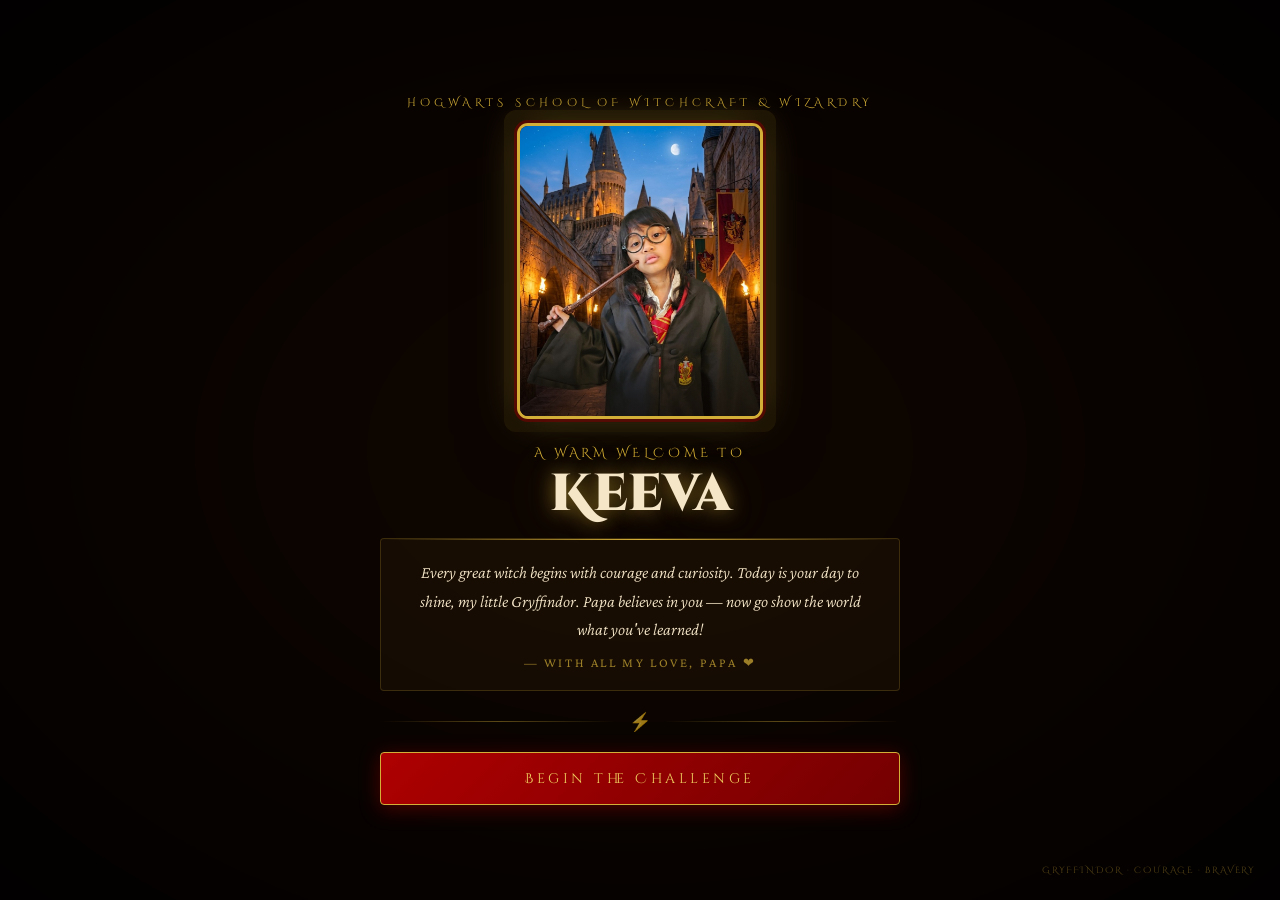
==== index.html @ 109e07eb "fix: enable scroll on landing page" ====
<!DOCTYPE html>
<html lang="en">
<head>
<meta charset="UTF-8">
<meta name="viewport" content="width=device-width, initial-scale=1.0">
<title>Welcome, Keeva!</title>
<link href="https://fonts.googleapis.com/css2?family=Cinzel+Decorative:wght@700;900&family=Crimson+Pro:ital,wght@0,300;0,400;1,300&display=swap" rel="stylesheet">
<style>
  :root {
    --gold: #d4af37;
    --gold-light: #f0d060;
    --crimson: #740001;
    --scarlet: #ae0001;
    --dark: #0d0500;
    --parchment: #f5e6c8;
  }

  * { margin: 0; padding: 0; box-sizing: border-box; }

  body {
    min-height: 100vh;
    background: var(--dark);
    font-family: 'Crimson Pro', serif;
    overflow-y: auto;
    display: flex;
    flex-direction: column;
    align-items: center;
    justify-content: center;
    position: relative;
  }

  /* Starfield */
  .stars {
    position: fixed;
    inset: 0;
    pointer-events: none;
    z-index: 0;
  }
  .star {
    position: absolute;
    border-radius: 50%;
    background: white;
    animation: twinkle var(--d, 3s) ease-in-out infinite;
    animation-delay: var(--delay, 0s);
    opacity: 0;
  }
  @keyframes twinkle {
    0%, 100% { opacity: 0; transform: scale(0.8); }
    50% { opacity: var(--op, 0.8); transform: scale(1.2); }
  }

  /* Floating magical particles */
  .particle {
    position: fixed;
    pointer-events: none;
    font-size: 16px;
    animation: float-up linear infinite;
    opacity: 0;
    z-index: 1;
  }
  @keyframes float-up {
    0% { transform: translateY(100vh) rotate(0deg); opacity: 0; }
    10% { opacity: 1; }
    90% { opacity: 0.6; }
    100% { transform: translateY(-20vh) rotate(720deg); opacity: 0; }
  }

  /* Vignette overlay */
  .vignette {
    position: fixed;
    inset: 0;
    background: radial-gradient(ellipse at center, transparent 30%, rgba(0,0,0,0.85) 100%);
    z-index: 1;
    pointer-events: none;
  }

  /* Main card */
  .card {
    position: relative;
    z-index: 10;
    display: flex;
    flex-direction: column;
    align-items: center;
    gap: 0;
    animation: reveal 1.2s cubic-bezier(0.16, 1, 0.3, 1) both;
    max-width: 520px;
    width: 90%;
  }
  @keyframes reveal {
    from { opacity: 0; transform: translateY(40px); }
    to { opacity: 1; transform: translateY(0); }
  }

  /* Crest / top decoration */
  .crest {
    font-family: 'Cinzel Decorative', serif;
    font-size: 11px;
    letter-spacing: 0.4em;
    color: var(--gold);
    text-transform: uppercase;
    opacity: 0.7;
    margin-bottom: 16px;
    animation: reveal 1.2s 0.2s both;
  }

  /* Photo frame */
  .photo-wrap {
    position: relative;
    animation: reveal 1.2s 0.3s both;
  }
  .photo-frame {
    width: 240px;
    height: 290px;
    border-radius: 8px;
    overflow: hidden;
    position: relative;
    box-shadow:
      0 0 0 3px var(--gold),
      0 0 0 6px rgba(116,0,1,0.6),
      0 0 40px rgba(212,175,55,0.4),
      0 20px 60px rgba(0,0,0,0.8);
  }
  .photo-frame img {
    width: 100%;
    height: 100%;
    object-fit: cover;
    object-position: center top;
    display: block;
  }
  .photo-frame::after {
    content: '';
    position: absolute;
    inset: 0;
    background: linear-gradient(to bottom, transparent 60%, rgba(13,5,0,0.6) 100%);
  }

  /* Corner ornaments */
  .corner {
    position: absolute;
    width: 24px;
    height: 24px;
    border-color: var(--gold);
    border-style: solid;
    opacity: 0.8;
    z-index: 2;
  }
  .corner.tl { top: -6px; left: -6px; border-width: 2px 0 0 2px; }
  .corner.tr { top: -6px; right: -6px; border-width: 2px 2px 0 0; }
  .corner.bl { bottom: -6px; left: -6px; border-width: 0 0 2px 2px; }
  .corner.br { bottom: -6px; right: -6px; border-width: 0 2px 2px 0; }

  /* Glow ring */
  .glow-ring {
    position: absolute;
    inset: -16px;
    border-radius: 12px;
    background: transparent;
    box-shadow: inset 0 0 30px rgba(212,175,55,0.15);
    pointer-events: none;
  }

  /* Headline */
  .headline {
    margin-top: 28px;
    text-align: center;
    animation: reveal 1.2s 0.5s both;
  }
  .welcome-line {
    font-family: 'Cinzel Decorative', serif;
    font-size: 13px;
    letter-spacing: 0.3em;
    color: var(--gold);
    text-transform: uppercase;
    display: block;
    margin-bottom: 6px;
  }
  .name {
    font-family: 'Cinzel Decorative', serif;
    font-size: clamp(36px, 8vw, 52px);
    font-weight: 900;
    color: var(--parchment);
    line-height: 1;
    text-shadow:
      0 0 20px rgba(212,175,55,0.6),
      0 0 60px rgba(212,175,55,0.2);
    display: block;
  }

  /* Message from dad */
  .message {
    margin-top: 18px;
    padding: 20px 28px;
    background: rgba(212,175,55,0.05);
    border: 1px solid rgba(212,175,55,0.2);
    border-radius: 4px;
    text-align: center;
    animation: reveal 1.2s 0.7s both;
    position: relative;
    overflow: hidden;
  }
  .message::before {
    content: '';
    position: absolute;
    top: 0; left: 0; right: 0;
    height: 1px;
    background: linear-gradient(90deg, transparent, var(--gold), transparent);
  }
  .message p {
    font-size: 17px;
    line-height: 1.7;
    color: var(--parchment);
    font-style: italic;
    font-weight: 300;
  }
  .message .sig {
    margin-top: 10px;
    font-size: 13px;
    letter-spacing: 0.2em;
    color: var(--gold);
    font-style: normal;
    text-transform: uppercase;
    opacity: 0.7;
  }

  /* Divider */
  .divider {
    margin: 20px 0;
    display: flex;
    align-items: center;
    gap: 12px;
    width: 100%;
    animation: reveal 1.2s 0.8s both;
  }
  .divider-line {
    flex: 1;
    height: 1px;
    background: linear-gradient(90deg, transparent, rgba(212,175,55,0.4), transparent);
  }
  .divider-icon {
    color: var(--gold);
    font-size: 18px;
    opacity: 0.6;
  }

  /* CTA Button */
  .cta {
    animation: reveal 1.2s 0.9s both;
    text-decoration: none;
    display: block;
    width: 100%;
  }
  .cta-btn {
    width: 100%;
    padding: 16px 40px;
    background: linear-gradient(135deg, var(--scarlet) 0%, var(--crimson) 100%);
    border: 1px solid var(--gold);
    border-radius: 4px;
    color: var(--gold-light);
    font-family: 'Cinzel Decorative', serif;
    font-size: 14px;
    letter-spacing: 0.25em;
    cursor: pointer;
    position: relative;
    overflow: hidden;
    transition: all 0.3s ease;
    box-shadow: 0 4px 20px rgba(174,0,1,0.4), 0 0 0 0 rgba(212,175,55,0);
  }
  .cta-btn::before {
    content: '';
    position: absolute;
    inset: 0;
    background: linear-gradient(135deg, rgba(212,175,55,0.15), transparent);
    opacity: 0;
    transition: opacity 0.3s;
  }
  .cta-btn:hover {
    transform: translateY(-2px);
    box-shadow: 0 8px 30px rgba(174,0,1,0.6), 0 0 20px rgba(212,175,55,0.3);
  }
  .cta-btn:hover::before { opacity: 1; }
  .cta-btn:active { transform: translateY(0); }

  /* House badge */
  .house-badge {
    position: fixed;
    bottom: 24px;
    right: 24px;
    font-family: 'Cinzel Decorative', serif;
    font-size: 9px;
    letter-spacing: 0.2em;
    color: rgba(212,175,55,0.4);
    text-transform: uppercase;
    z-index: 10;
  }
</style>
</head>
<body>

<div class="stars" id="stars"></div>
<div class="vignette"></div>

<!-- Floating magical particles -->
<div class="particle" style="left:8%;animation-duration:8s;animation-delay:0s;">✦</div>
<div class="particle" style="left:22%;animation-duration:11s;animation-delay:2s;">⋆</div>
<div class="particle" style="left:40%;animation-duration:9s;animation-delay:4s;">✧</div>
<div class="particle" style="left:60%;animation-duration:13s;animation-delay:1s;">✦</div>
<div class="particle" style="left:75%;animation-duration:7s;animation-delay:3s;">⋆</div>
<div class="particle" style="left:88%;animation-duration:10s;animation-delay:5s;">✧</div>
<div class="particle" style="left:15%;animation-duration:12s;animation-delay:6s;">✦</div>
<div class="particle" style="left:50%;animation-duration:8.5s;animation-delay:7s;">⋆</div>

<div class="card">
  <div class="crest">Hogwarts School of Witchcraft & Wizardry</div>

  <div class="photo-wrap">
    <div class="glow-ring"></div>
    <div class="photo-frame">
      <div class="corner tl"></div>
      <div class="corner tr"></div>
      <div class="corner bl"></div>
      <div class="corner br"></div>
      <img src="[data-uri]" alt="Keeva">
    </div>
  </div>

  <div class="headline">
    <span class="welcome-line">A warm welcome to</span>
    <span class="name">Keeva</span>
  </div>

  <div class="message">
    <p>Every great witch begins with courage and curiosity. Today is your day to shine, my little Gryffindor. Papa believes in you — now go show the world what you've learned!</p>
    <div class="sig">— With all my love, Papa ❤</div>
  </div>

  <div class="divider">
    <div class="divider-line"></div>
    <span class="divider-icon">⚡</span>
    <div class="divider-line"></div>
  </div>

  <a href="quiz.html" class="cta">
    <button class="cta-btn">Begin the Challenge</button>
  </a>
</div>

<div class="house-badge">Gryffindor · Courage · Bravery</div>

<script>
  // Generate starfield
  const starsEl = document.getElementById('stars');
  for (let i = 0; i < 120; i++) {
    const s = document.createElement('div');
    s.className = 'star';
    const size = Math.random() * 2.5 + 0.5;
    s.style.cssText = `
      left: ${Math.random()*100}%;
      top: ${Math.random()*100}%;
      width: ${size}px;
      height: ${size}px;
      --d: ${(Math.random()*4+2).toFixed(1)}s;
      --delay: ${(Math.random()*6).toFixed(1)}s;
      --op: ${(Math.random()*0.6+0.2).toFixed(2)};
    `;
    starsEl.appendChild(s);
  }
</script>
</body>
</html>
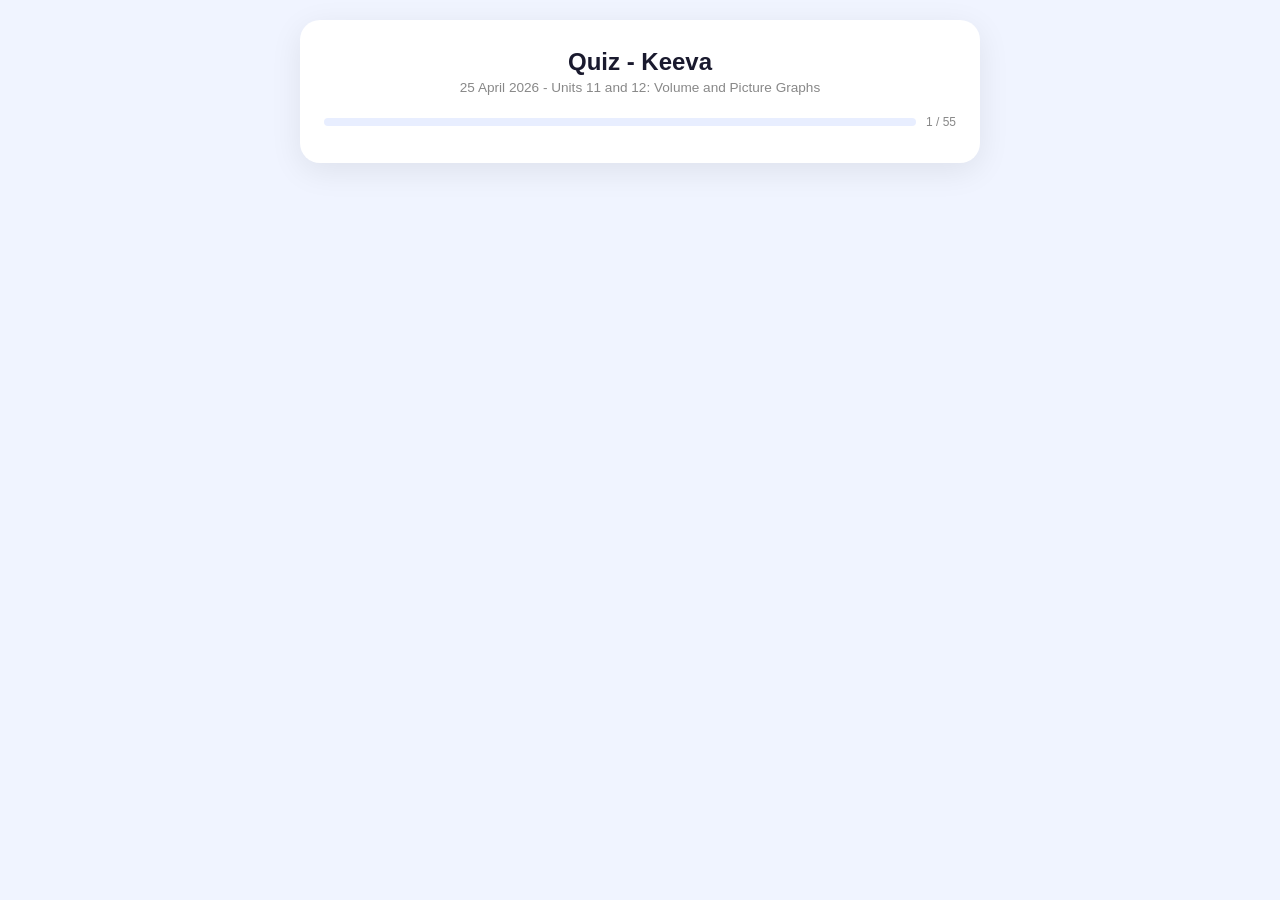
==== commit b95e8d9a: "Quiz: 25 April 2026 - Units 11 & 12 (Volume, Picture Graphs)" ====
--- a/index.html
+++ b/index.html
@@ -3,367 +3,262 @@
 <head>
 <meta charset="UTF-8">
 <meta name="viewport" content="width=device-width, initial-scale=1.0">
-<title>Welcome, Keeva!</title>
-<link href="https://fonts.googleapis.com/css2?family=Cinzel+Decorative:wght@700;900&family=Crimson+Pro:ital,wght@0,300;0,400;1,300&display=swap" rel="stylesheet">
+<title>Quiz - 25 April 2026</title>
 <style>
-  :root {
-    --gold: #d4af37;
-    --gold-light: #f0d060;
-    --crimson: #740001;
-    --scarlet: #ae0001;
-    --dark: #0d0500;
-    --parchment: #f5e6c8;
-  }
-
-  * { margin: 0; padding: 0; box-sizing: border-box; }
-
-  body {
-    min-height: 100vh;
-    background: var(--dark);
-    font-family: 'Crimson Pro', serif;
-    overflow-y: auto;
-    display: flex;
-    flex-direction: column;
-    align-items: center;
-    justify-content: center;
-    position: relative;
-  }
-
-  /* Starfield */
-  .stars {
-    position: fixed;
-    inset: 0;
-    pointer-events: none;
-    z-index: 0;
-  }
-  .star {
-    position: absolute;
-    border-radius: 50%;
-    background: white;
-    animation: twinkle var(--d, 3s) ease-in-out infinite;
-    animation-delay: var(--delay, 0s);
-    opacity: 0;
-  }
-  @keyframes twinkle {
-    0%, 100% { opacity: 0; transform: scale(0.8); }
-    50% { opacity: var(--op, 0.8); transform: scale(1.2); }
-  }
-
-  /* Floating magical particles */
-  .particle {
-    position: fixed;
-    pointer-events: none;
-    font-size: 16px;
-    animation: float-up linear infinite;
-    opacity: 0;
-    z-index: 1;
-  }
-  @keyframes float-up {
-    0% { transform: translateY(100vh) rotate(0deg); opacity: 0; }
-    10% { opacity: 1; }
-    90% { opacity: 0.6; }
-    100% { transform: translateY(-20vh) rotate(720deg); opacity: 0; }
-  }
-
-  /* Vignette overlay */
-  .vignette {
-    position: fixed;
-    inset: 0;
-    background: radial-gradient(ellipse at center, transparent 30%, rgba(0,0,0,0.85) 100%);
-    z-index: 1;
-    pointer-events: none;
-  }
-
-  /* Main card */
-  .card {
-    position: relative;
-    z-index: 10;
-    display: flex;
-    flex-direction: column;
-    align-items: center;
-    gap: 0;
-    animation: reveal 1.2s cubic-bezier(0.16, 1, 0.3, 1) both;
-    max-width: 520px;
-    width: 90%;
-  }
-  @keyframes reveal {
-    from { opacity: 0; transform: translateY(40px); }
-    to { opacity: 1; transform: translateY(0); }
-  }
-
-  /* Crest / top decoration */
-  .crest {
-    font-family: 'Cinzel Decorative', serif;
-    font-size: 11px;
-    letter-spacing: 0.4em;
-    color: var(--gold);
-    text-transform: uppercase;
-    opacity: 0.7;
-    margin-bottom: 16px;
-    animation: reveal 1.2s 0.2s both;
-  }
-
-  /* Photo frame */
-  .photo-wrap {
-    position: relative;
-    animation: reveal 1.2s 0.3s both;
-  }
-  .photo-frame {
-    width: 240px;
-    height: 290px;
-    border-radius: 8px;
-    overflow: hidden;
-    position: relative;
-    box-shadow:
-      0 0 0 3px var(--gold),
-      0 0 0 6px rgba(116,0,1,0.6),
-      0 0 40px rgba(212,175,55,0.4),
-      0 20px 60px rgba(0,0,0,0.8);
-  }
-  .photo-frame img {
-    width: 100%;
-    height: 100%;
-    object-fit: cover;
-    object-position: center top;
-    display: block;
-  }
-  .photo-frame::after {
-    content: '';
-    position: absolute;
-    inset: 0;
-    background: linear-gradient(to bottom, transparent 60%, rgba(13,5,0,0.6) 100%);
-  }
-
-  /* Corner ornaments */
-  .corner {
-    position: absolute;
-    width: 24px;
-    height: 24px;
-    border-color: var(--gold);
-    border-style: solid;
-    opacity: 0.8;
-    z-index: 2;
-  }
-  .corner.tl { top: -6px; left: -6px; border-width: 2px 0 0 2px; }
-  .corner.tr { top: -6px; right: -6px; border-width: 2px 2px 0 0; }
-  .corner.bl { bottom: -6px; left: -6px; border-width: 0 0 2px 2px; }
-  .corner.br { bottom: -6px; right: -6px; border-width: 0 2px 2px 0; }
-
-  /* Glow ring */
-  .glow-ring {
-    position: absolute;
-    inset: -16px;
-    border-radius: 12px;
-    background: transparent;
-    box-shadow: inset 0 0 30px rgba(212,175,55,0.15);
-    pointer-events: none;
-  }
-
-  /* Headline */
-  .headline {
-    margin-top: 28px;
-    text-align: center;
-    animation: reveal 1.2s 0.5s both;
-  }
-  .welcome-line {
-    font-family: 'Cinzel Decorative', serif;
-    font-size: 13px;
-    letter-spacing: 0.3em;
-    color: var(--gold);
-    text-transform: uppercase;
-    display: block;
-    margin-bottom: 6px;
-  }
-  .name {
-    font-family: 'Cinzel Decorative', serif;
-    font-size: clamp(36px, 8vw, 52px);
-    font-weight: 900;
-    color: var(--parchment);
-    line-height: 1;
-    text-shadow:
-      0 0 20px rgba(212,175,55,0.6),
-      0 0 60px rgba(212,175,55,0.2);
-    display: block;
-  }
-
-  /* Message from dad */
-  .message {
-    margin-top: 18px;
-    padding: 20px 28px;
-    background: rgba(212,175,55,0.05);
-    border: 1px solid rgba(212,175,55,0.2);
-    border-radius: 4px;
-    text-align: center;
-    animation: reveal 1.2s 0.7s both;
-    position: relative;
-    overflow: hidden;
-  }
-  .message::before {
-    content: '';
-    position: absolute;
-    top: 0; left: 0; right: 0;
-    height: 1px;
-    background: linear-gradient(90deg, transparent, var(--gold), transparent);
-  }
-  .message p {
-    font-size: 17px;
-    line-height: 1.7;
-    color: var(--parchment);
-    font-style: italic;
-    font-weight: 300;
-  }
-  .message .sig {
-    margin-top: 10px;
-    font-size: 13px;
-    letter-spacing: 0.2em;
-    color: var(--gold);
-    font-style: normal;
-    text-transform: uppercase;
-    opacity: 0.7;
-  }
-
-  /* Divider */
-  .divider {
-    margin: 20px 0;
-    display: flex;
-    align-items: center;
-    gap: 12px;
-    width: 100%;
-    animation: reveal 1.2s 0.8s both;
-  }
-  .divider-line {
-    flex: 1;
-    height: 1px;
-    background: linear-gradient(90deg, transparent, rgba(212,175,55,0.4), transparent);
-  }
-  .divider-icon {
-    color: var(--gold);
-    font-size: 18px;
-    opacity: 0.6;
-  }
-
-  /* CTA Button */
-  .cta {
-    animation: reveal 1.2s 0.9s both;
-    text-decoration: none;
-    display: block;
-    width: 100%;
-  }
-  .cta-btn {
-    width: 100%;
-    padding: 16px 40px;
-    background: linear-gradient(135deg, var(--scarlet) 0%, var(--crimson) 100%);
-    border: 1px solid var(--gold);
-    border-radius: 4px;
-    color: var(--gold-light);
-    font-family: 'Cinzel Decorative', serif;
-    font-size: 14px;
-    letter-spacing: 0.25em;
-    cursor: pointer;
-    position: relative;
-    overflow: hidden;
-    transition: all 0.3s ease;
-    box-shadow: 0 4px 20px rgba(174,0,1,0.4), 0 0 0 0 rgba(212,175,55,0);
-  }
-  .cta-btn::before {
-    content: '';
-    position: absolute;
-    inset: 0;
-    background: linear-gradient(135deg, rgba(212,175,55,0.15), transparent);
-    opacity: 0;
-    transition: opacity 0.3s;
-  }
-  .cta-btn:hover {
-    transform: translateY(-2px);
-    box-shadow: 0 8px 30px rgba(174,0,1,0.6), 0 0 20px rgba(212,175,55,0.3);
-  }
-  .cta-btn:hover::before { opacity: 1; }
-  .cta-btn:active { transform: translateY(0); }
-
-  /* House badge */
-  .house-badge {
-    position: fixed;
-    bottom: 24px;
-    right: 24px;
-    font-family: 'Cinzel Decorative', serif;
-    font-size: 9px;
-    letter-spacing: 0.2em;
-    color: rgba(212,175,55,0.4);
-    text-transform: uppercase;
-    z-index: 10;
-  }
+*{box-sizing:border-box;margin:0;padding:0}
+body{font-family:-apple-system,BlinkMacSystemFont,'Segoe UI',sans-serif;background:#f0f4ff;min-height:100vh;display:flex;justify-content:center;align-items:flex-start;padding:20px}
+.container{width:100%;max-width:680px;background:#fff;border-radius:20px;padding:28px 24px;box-shadow:0 8px 32px rgba(0,0,0,.08)}
+.header{text-align:center;margin-bottom:20px}
+.header h1{font-size:1.5rem;color:#1a1a2e;margin-bottom:4px}
+.header p{font-size:.85rem;color:#888}
+.progress-wrap{display:flex;align-items:center;gap:10px;margin-bottom:6px}
+.progress-bar{flex:1;height:8px;background:#e8eeff;border-radius:8px;overflow:hidden}
+.progress-fill{height:100%;background:linear-gradient(90deg,#4f7cff,#a078ff);width:0%;transition:width .4s ease;border-radius:8px}
+.progress-text{font-size:.75rem;color:#888;white-space:nowrap}
+.card{transition:opacity .3s,transform .3s}
+.card.hidden{display:none}
+.q-type{font-size:.7rem;text-transform:uppercase;letter-spacing:1px;color:#a078ff;font-weight:600;margin-bottom:4px}
+.q-num{font-size:.75rem;color:#888;margin-bottom:10px}
+.question{font-size:1.05rem;color:#1a1a2e;margin-bottom:16px;line-height:1.5}
+.options{display:flex;flex-direction:column;gap:8px}
+.option{padding:12px 16px;border:2px solid #e8eeff;border-radius:12px;cursor:pointer;font-size:.95rem;color:#333;transition:all .2s;user-select:none}
+.option:hover{background:#f0f4ff;border-color:#a078ff}
+.option.selected{background:#e8eeff;border-color:#4f7cff;color:#1a1a2e}
+.option.correct{background:#d4edda;border-color:#28a745;color:#155724}
+.option.wrong{background:#f8d7da;border-color:#dc3545;color:#721c24}
+.option.disabled{pointer-events:none;opacity:.7}
+.btn{display:block;width:100%;padding:14px;background:linear-gradient(135deg,#4f7cff,#a078ff);color:#fff;border:none;border-radius:12px;font-size:1rem;font-weight:600;cursor:pointer;margin-top:20px;transition:opacity .2s}
+.btn:hover{opacity:.9}
+.btn:disabled{opacity:.5;cursor:not-allowed}
+.review h2{font-size:1.1rem;color:#1a1a2e;margin:16px 0 8px;border-bottom:2px solid #e8eeff;padding-bottom:6px}
+.review-item{margin-bottom:16px;padding:14px;border-radius:12px;background:#f9faff}
+.review-q{font-size:.95rem;color:#1a1a2e;margin-bottom:6px}
+.review-ans{font-size:.85rem;color:#28a745;font-weight:600}
+.review-wrong{font-size:.85rem;color:#dc3545}
+.your-ans{font-size:.8rem;color:#888;margin-top:4px}
+.end-screen{text-align:center;padding:20px 0}
+.end-screen .score{font-size:3rem;font-weight:700;background:linear-gradient(135deg,#4f7cff,#a078ff);-webkit-background-clip:text;-webkit-text-fill-color:transparent;background-clip:text}
+.end-screen .total{font-size:1rem;color:#888;margin-top:4px}
+.end-screen .pass{font-size:1.1rem;color:#28a745;font-weight:600;margin-top:12px}
+.end-screen .fail{font-size:1.1rem;color:#dc3545;font-weight:600;margin-top:12px}
 </style>
 </head>
 <body>
-
-<div class="stars" id="stars"></div>
-<div class="vignette"></div>
-
-<!-- Floating magical particles -->
-<div class="particle" style="left:8%;animation-duration:8s;animation-delay:0s;">✦</div>
-<div class="particle" style="left:22%;animation-duration:11s;animation-delay:2s;">⋆</div>
-<div class="particle" style="left:40%;animation-duration:9s;animation-delay:4s;">✧</div>
-<div class="particle" style="left:60%;animation-duration:13s;animation-delay:1s;">✦</div>
-<div class="particle" style="left:75%;animation-duration:7s;animation-delay:3s;">⋆</div>
-<div class="particle" style="left:88%;animation-duration:10s;animation-delay:5s;">✧</div>
-<div class="particle" style="left:15%;animation-duration:12s;animation-delay:6s;">✦</div>
-<div class="particle" style="left:50%;animation-duration:8.5s;animation-delay:7s;">⋆</div>
-
-<div class="card">
-  <div class="crest">Hogwarts School of Witchcraft & Wizardry</div>
-
-  <div class="photo-wrap">
-    <div class="glow-ring"></div>
-    <div class="photo-frame">
-      <div class="corner tl"></div>
-      <div class="corner tr"></div>
-      <div class="corner bl"></div>
-      <div class="corner br"></div>
-      <img src="[data-uri]" alt="Keeva">
-    </div>
-  </div>
-
-  <div class="headline">
-    <span class="welcome-line">A warm welcome to</span>
-    <span class="name">Keeva</span>
-  </div>
-
-  <div class="message">
-    <p>Every great witch begins with courage and curiosity. Today is your day to shine, my little Gryffindor. Papa believes in you — now go show the world what you've learned!</p>
-    <div class="sig">— With all my love, Papa ❤</div>
-  </div>
-
-  <div class="divider">
-    <div class="divider-line"></div>
-    <span class="divider-icon">⚡</span>
-    <div class="divider-line"></div>
-  </div>
-
-  <a href="quiz.html" class="cta">
-    <button class="cta-btn">Begin the Challenge</button>
-  </a>
+<div class="container">
+<div class="header">
+<h1>Quiz - Keeva</h1>
+<p>25 April 2026 - Units 11 and 12: Volume and Picture Graphs</p>
 </div>
-
-<div class="house-badge">Gryffindor · Courage · Bravery</div>
-
+<div class="progress-wrap">
+<div class="progress-bar"><div class="progress-fill" id="progressFill"></div></div>
+<span class="progress-text" id="progressText">1 / 55</span>
+</div>
+<div id="quiz"></div>
+</div>
 <script>
-  // Generate starfield
-  const starsEl = document.getElementById('stars');
-  for (let i = 0; i < 120; i++) {
-    const s = document.createElement('div');
-    s.className = 'star';
-    const size = Math.random() * 2.5 + 0.5;
-    s.style.cssText = `
-      left: ${Math.random()*100}%;
-      top: ${Math.random()*100}%;
-      width: ${size}px;
-      height: ${size}px;
-      --d: ${(Math.random()*4+2).toFixed(1)}s;
-      --delay: ${(Math.random()*6).toFixed(1)}s;
-      --op: ${(Math.random()*0.6+0.2).toFixed(2)};
-    `;
-    starsEl.appendChild(s);
+const allQuestions = [
+  { type: "mc", text: "In a picture graph, each star = 4 points. A team has 5 stars. How many points?", options: { "A": "5 points", "B": "9 points", "C": "20 points", "D": "4 points" }, correct: "A", points: 2 },
+  { type: "mc", text: "Container P has 11 ℓ. Container Q has 6 ℓ. P has ___ ℓ more than Q.", options: { "A": "5 ℓ", "B": "6 ℓ", "C": "11 ℓ", "D": "17 ℓ" }, correct: "A", points: 2 },
+  { type: "mc", text: "A jug holds 2 ℓ more than a glass. The glass holds 3 ℓ. The jug holds ___ ℓ.", options: { "A": "2 ℓ", "B": "3 ℓ", "C": "5 ℓ", "D": "1 ℓ" }, correct: "A", points: 2 },
+  { type: "mc", text: "A tally chart shows: books = 25, pencils = 15. How many items altogether?", options: { "A": "25 items", "B": "15 items", "C": "40 items", "D": "10 items" }, correct: "A", points: 2 },
+  { type: "mc", text: "A tally shows: bike = 15, running = 10. How many MORE for bike?", options: { "A": "5 more", "B": "10 more", "C": "25 more", "D": "None" }, correct: "A", points: 2 },
+  { type: "mc", text: "A barrel has 15 ℓ of oil. 7 ℓ is poured out. How much remains?", options: { "A": "7 ℓ", "B": "8 ℓ", "C": "15 ℓ", "D": "22 ℓ" }, correct: "A", points: 2 },
+  { type: "mc", text: "If Container A has 8 ℓ and we pour 3 ℓ into B, how much is left in A?", options: { "A": "3 ℓ", "B": "5 ℓ", "C": "8 ℓ", "D": "11 ℓ" }, correct: "A", points: 2 },
+  { type: "mc", text: "Tank A: 13 ℓ, Tank B: 8 ℓ less than A. Tank B has ___ ℓ.", options: { "A": "5 ℓ", "B": "8 ℓ", "C": "13 ℓ", "D": "21 ℓ" }, correct: "A", points: 2 },
+  { type: "mc", text: "If you have 20 ℓ and divide equally into 4 containers, each has ___ ℓ.", options: { "A": "4 ℓ", "B": "5 ℓ", "C": "6 ℓ", "D": "24 ℓ" }, correct: "A", points: 2 },
+  { type: "mc", text: "In a picture graph, each shape stands for 5 minutes. Sam spent 3 shapes swimming. How many minutes?", options: { "A": "10 minutes", "B": "15 minutes", "C": "20 minutes", "D": "5 minutes" }, correct: "A", points: 2 },
+  { type: "mc", text: "Three tanks have 4 ℓ, 6 ℓ, and 8 ℓ. Total volume is ___ ℓ.", options: { "A": "14 ℓ", "B": "18 ℓ", "C": "10 ℓ", "D": "24 ℓ" }, correct: "A", points: 2 },
+  { type: "mc", text: "In a picture graph, fish represents 2 fish. 9 fish = ___ fish.", options: { "A": "9 fish", "B": "11 fish", "C": "18 fish", "D": "20 fish" }, correct: "A", points: 2 },
+  { type: "mc", text: "Each dot = 5 children. 5 dots = ___ children.", options: { "A": "5 children", "B": "8 children", "C": "15 children", "D": "3 children" }, correct: "A", points: 2 },
+  { type: "mc", text: "Sarah recorded 35 fishballs in a month. Each circle = 5 fishballs. How many circles?", options: { "A": "6 circles", "B": "7 circles", "C": "8 circles", "D": "35 circles" }, correct: "A", points: 2 },
+  { type: "mc", text: "A picture graph shows: Kai 12 cans, Ella 8 cans, Chris 16 cans. Who collected the MOST?", options: { "A": "Kai", "B": "Ella", "C": "Chris", "D": "Kai and Chris tied" }, correct: "A", points: 2 },
+  { type: "mc", text: "Each star = 10 minutes. Sam studied for 4 stars. He studied for ___ minutes.", options: { "A": "4 minutes", "B": "10 minutes", "C": "40 minutes", "D": "14 minutes" }, correct: "A", points: 2 },
+  { type: "mc", text: "Container A has 5 ℓ of water. Container B has 3 ℓ less than A. How much in B?", options: { "A": "2 ℓ", "B": "3 ℓ", "C": "8 ℓ", "D": "5 ℓ" }, correct: "A", points: 2 },
+  { type: "mc", text: "Compare: 7 ℓ ___ 9 ℓ. Fill in with > or <.", options: { "A": "7 ℓ < 9 ℓ", "B": "7 ℓ > 9 ℓ", "C": "7 ℓ = 9 ℓ", "D": "7 ℓ >= 9 ℓ" }, correct: "A", points: 2 },
+  { type: "mc", text: "A tally chart shows butterflies = 20. Each checkmark = 2. How many checkmarks for butterflies?", options: { "A": "10 checkmarks", "B": "20 checkmarks", "C": "5 checkmarks", "D": "40 checkmarks" }, correct: "A", points: 2 },
+  { type: "mc", text: "Which container has the GREATEST volume if A=7ℓ, B=4ℓ, C=9ℓ?", options: { "A": "Container A", "B": "Container B", "C": "Container C", "D": "All equal" }, correct: "A", points: 2 },
+  { type: "mc", text: "Each symbol stands for 3 friends. 6 symbols means ___ friends.", options: { "A": "6 friends", "B": "9 friends", "C": "18 friends", "D": "3 friends" }, correct: "A", points: 2 },
+  { type: "mc", text: "Picture graph: boy = 8 marbles, girl = 12 marbles, boy2 = 6 marbles. Who has the FEWEST?", options: { "A": "boy", "B": "girl", "C": "boy2", "D": "boy and boy2 tied" }, correct: "A", points: 2 },
+  { type: "mc", text: "The water in Jug A fills 6 glasses. Jug B fills 4 glasses. Which has greater volume?", options: { "A": "Jug A", "B": "Jug B", "C": "Equal", "D": "Cannot tell" }, correct: "A", points: 2 },
+  { type: "mc", text: "Each ball = 6 points. Team A = 4 balls, Team B = 7 balls. Difference?", options: { "A": "3 points", "B": "11 points", "C": "18 points", "D": "42 points" }, correct: "A", points: 2 },
+  { type: "mc", text: "Which is the SMALLEST volume: 6 ℓ, 9 ℓ, 3 ℓ, 7 ℓ?", options: { "A": "3 ℓ", "B": "6 ℓ", "C": "7 ℓ", "D": "9 ℓ" }, correct: "A", points: 2 },
+  { type: "mc", text: "Container X has twice the volume of Container Y which has 5 ℓ. X has ___ ℓ.", options: { "A": "5 ℓ", "B": "10 ℓ", "C": "2 ℓ", "D": "7 ℓ" }, correct: "A", points: 2 },
+  { type: "mc", text: "Min bought fruits: apples = 12, bananas = 8, oranges = 16. Total fruits?", options: { "A": "28 fruits", "B": "36 fruits", "C": "20 fruits", "D": "24 fruits" }, correct: "A", points: 2 },
+  { type: "mc", text: "What is volume measured in?", options: { "A": "Litre", "B": "Kilogram", "C": "Metre", "D": "Gram" }, correct: "A", points: 2 },
+  { type: "mc", text: "Tank A has 12 ℓ. Tank B has 4 ℓ more than A. Tank B has ___ ℓ.", options: { "A": "8 ℓ", "B": "12 ℓ", "C": "16 ℓ", "D": "4 ℓ" }, correct: "A", points: 2 },
+  { type: "mc", text: "Picture graph: Swimming 30 min, Running 20 min, Cycling 40 min. Which activity took the MOST time?", options: { "A": "Swimming", "B": "Running", "C": "Cycling", "D": "Swimming and Cycling tied" }, correct: "A", points: 2 },
+  { type: "fill", text: "Tally: hammer = 20. Each checkmark = 2. ___ checkmarks represent hammer.", points: 2 },
+  { type: "fill", text: "Each dot = 5 students. 8 dots = ___ students.", points: 2 },
+  { type: "fill", text: "A barrel contains 18 ℓ. 9 ℓ is used. ___ ℓ remains.", points: 2 },
+  { type: "fill", text: "Chris ate 16 fishballs. Ella ate 12. Difference = ___ fishballs.", points: 2 },
+  { type: "fill", text: "In a picture graph, each circle = 5. 4 circles = ___.", points: 2 },
+  { type: "fill", text: "Aisha collected 12 cans. Ben collected 8 cans. Total = ___ cans.", points: 2 },
+  { type: "fill", text: "Sam spent 30 minutes swimming. Each symbol = 10 min. He spent ___ symbols.", points: 2 },
+  { type: "fill", text: "If each stand (A) = 1 unit, and Tank A has 5 A, Tank B has 3 A, total is ___ units.", points: 2 },
+  { type: "fill", text: "A jug fills 8 glasses. Each glass holds 1 ℓ. The jug holds ___ ℓ.", points: 2 },
+  { type: "fill", text: "A beaker with 4 ℓ of water poured into glasses of 1 ℓ each fills ___ glasses.", points: 2 },
+  { type: "fill", text: "Tally chart shows butterflies = 15. Each cross = 3. ___ crosses = butterflies.", points: 2 },
+  { type: "fill", text: "A tank with 14 ℓ of water pours 6 ℓ into another container. ___ ℓ remains.", points: 2 },
+  { type: "fill", text: "If Jug A has 9 ℓ and Jug B has 5 ℓ, the difference is ___ ℓ.", points: 2 },
+  { type: "fill", text: "Arrange from smallest: 5 ℓ, 2 ℓ, 8 ℓ. Smallest is ___.", points: 2 },
+  { type: "fill", text: "Each box = 6 items. 3 boxes = ___ items.", points: 2 },
+  { type: "fill", text: "In a picture graph, if each star = 4, then 6 stars = ___.", points: 2 },
+  { type: "fill", text: "Container A has 3 ℓ. Container B has twice as much. B has ___ ℓ.", points: 2 },
+  { type: "fill", text: "The amount of water in a container is called its _____.", points: 2 },
+  { type: "fill", text: "The greatest volume among 4 ℓ, 7 ℓ, 2 ℓ, 9 ℓ is ___ ℓ.", points: 2 },
+  { type: "fill", text: "Picture graph: Apples = 20, Oranges = 15. Total fruit = ___.", points: 2 },
+  { type: "essay", text: "Min bought fruits: 12 apples, 8 bananas, 16 oranges. Each apple symbol = 2 fruits. How many apple symbols represent all the fruits?", points: 0 },
+  { type: "essay", text: "Tim records favourite sports: Badminton 12, Swimming 8, Karate 6. How many friends were surveyed in total?", points: 0 },
+  { type: "essay", text: "Tank A contains 247 ℓ of water. Tank B contains 192 ℓ less than Tank A. What is the total volume of water in both tanks?", points: 0 },
+  { type: "essay", text: "The picture graph shows the number of fishballs five children ate. If Aisha ate 15 fishballs and Ben ate 20, how many more did Ben eat than Aisha?", points: 0 },
+  { type: "essay", text: "Barrel A contains 210 ℓ of oil. Barrel B contains 86 ℓ less than Barrel A. What is the total volume of oil in both barrels?", points: 0 },
+];
+let current = 0;
+let answers = [];
+let score = 0;
+const container = document.getElementById('quiz');
+const progressFill = document.getElementById('progressFill');
+const progressText = document.getElementById('progressText');
+
+function updateProgress() {
+  const pct = (current / allQuestions.length) * 100;
+  progressFill.style.width = pct + '%';
+  progressText.textContent = (current + 1) + ' / ' + allQuestions.length;
+}
+
+function renderQuestion() {
+  if (current >= allQuestions.length) { renderEnd(); return; }
+  updateProgress();
+  const q = allQuestions[current];
+  let html = '<div class="card">';
+  html += '<div class="q-type">' + (q.type === 'mc' ? 'Multiple Choice' : q.type === 'fill' ? 'Fill in the Blank' : 'Essay') + '</div>';
+  html += '<div class="q-num">Question ' + (current + 1) + ' - ' + q.points + ' point' + (q.points !== 1 ? 's' : '') + '</div>';
+  html += '<div class="question">' + q.text + '</div>';
+  if (q.type === 'mc') {
+    html += '<div class="options">';
+    const letters = Object.keys(q.options);
+    letters.forEach(function(l) {
+      html += '<div class="option disabled" data-letter="' + l + '" onclick="selectMC(this, \'' + l + '\')">' + l + '. ' + q.options[l] + '</div>';
+    });
+    html += '</div>';
+    html += '<button class="btn" id="nextBtn" onclick="nextQuestion()" disabled>Next</button>';
+  } else if (q.type === 'fill') {
+    html += '<input type="text" id="fillInput" class="option" style="cursor:text;border:2px solid #4f7cff;border-radius:12px;padding:12px 16px;font-size:.95rem;font-family:inherit" placeholder="Type your answer here..." onkeydown="if(event.key==='Enter')submitFill()">';
+    html += '<button class="btn" id="fillBtn" onclick="submitFill()">Check Answer</button>';
+    setTimeout(function(){ document.getElementById('fillInput').focus(); }, 50);
+  } else {
+    html += '<textarea id="essayInput" style="width:100%;min-height:120px;padding:12px;border:2px solid #e8eeff;border-radius:12px;font-size:.95rem;font-family:inherit" placeholder="Write your answer here..."></textarea>';
+    html += '<button class="btn" onclick="submitEssay()">Submit Answer</button>';
   }
+  html += '</div>';
+  container.innerHTML = html;
+}
+
+function selectMC(el, letter) {
+  document.querySelectorAll('.option').forEach(function(o){ o.classList.remove('selected'); });
+  el.classList.add('selected');
+  document.getElementById('nextBtn').disabled = false;
+  var q = allQuestions[current];
+  answers[current] = { type: 'mc', answer: letter, correct: letter === q.correct };
+}
+
+function nextQuestion() {
+  if (!answers[current]) return;
+  var q = allQuestions[current];
+  if (answers[current].type === 'mc') {
+    var correct = q.correct;
+    var userAns = answers[current].answer;
+    if (userAns === correct) {
+      score += q.points;
+      document.querySelectorAll('.option').forEach(function(o) {
+        if (o.dataset.letter === correct) o.classList.add('correct');
+        else o.classList.add('disabled');
+      });
+    } else {
+      document.querySelectorAll('.option').forEach(function(o) {
+        if (o.dataset.letter === userAns) o.classList.add('wrong');
+        if (o.dataset.letter === correct) o.classList.add('correct');
+        o.classList.add('disabled');
+      });
+    }
+  }
+  var btnText = current === allQuestions.length - 1 ? 'See Results' : 'Next';
+  var btn = document.getElementById('nextBtn');
+  btn.textContent = btnText;
+  btn.onclick = function() { current++; renderQuestion(); };
+}
+
+function submitFill() {
+  var input = document.getElementById('fillInput');
+  var val = input.value.trim();
+  if (!val) return;
+  var q = allQuestions[current];
+  answers[current] = { type: 'fill', answer: val };
+  var correctLower = q.text.toLowerCase();
+  var nums = val.match(/\d+/);
+  var corrNums = correctLower.match(/\d+/);
+  var isCorrect = false;
+  if (nums && corrNums && nums[0] === corrNums[0]) isCorrect = true;
+  if (isCorrect) { score += q.points; input.style.borderColor = '#28a745'; input.style.background = '#d4edda'; }
+  else { input.style.borderColor = '#dc3545'; input.style.background = '#f8d7da'; }
+  input.disabled = true;
+  document.getElementById('fillBtn').style.display = 'none';
+  var btn = document.createElement('button');
+  btn.className = 'btn';
+  btn.textContent = current === allQuestions.length - 1 ? 'See Results' : 'Next';
+  btn.onclick = function() { current++; renderQuestion(); };
+  container.appendChild(btn);
+}
+
+function submitEssay() {
+  var val = document.getElementById('essayInput').value.trim();
+  if (!val) return;
+  answers[current] = { type: 'essay', answer: val };
+  var btn = document.getElementById('quiz').querySelector('.btn');
+  btn.textContent = current === allQuestions.length - 1 ? 'See Results' : 'Next';
+  btn.onclick = function() { current++; renderQuestion(); };
+  btn.disabled = false;
+}
+
+function renderEnd() {
+  updateProgress();
+  var pct = Math.round((score / 100) * 100);
+  var html = '<div class="card end-screen">';
+  html += '<div class="score">' + score + ' / 100</div>';
+  html += '<div class="total">' + pct + '%</div>';
+  if (pct >= 85) html += '<div class="pass">Great job, Keeva!</div>';
+  else html += '<div class="fail">Keep practicing!</div>';
+  html += '<button class="btn" onclick="renderReview()">Review Answers</button>';
+  html += '</div>';
+  container.innerHTML = html;
+}
+
+function renderReview() {
+  var html = '<div class="card review"><h2>Review</h2>';
+  allQuestions.forEach(function(q, i) {
+    var ans = answers[i];
+    html += '<div class="review-item">';
+    html += '<div class="review-q">' + (i+1) + '. ' + q.text + '</div>';
+    if (q.type === 'mc') {
+      var correct = q.correct;
+      var userAns = ans ? ans.answer : '-';
+      if (userAns === correct) html += '<div class="review-ans">Correct: ' + correct + '</div>';
+      else html += '<div class="review-wrong">Your answer: ' + userAns + ' | Correct: ' + correct + '</div>';
+    } else if (q.type === 'fill') {
+      var userAns = ans ? ans.answer : '-';
+      html += '<div class="your-ans">Your answer: ' + userAns + '</div>';
+    } else {
+      var userAns = ans ? ans.answer : '-';
+      html += '<div class="your-ans">Your answer: ' + userAns + '</div>';
+    }
+    html += '</div>';
+  });
+  html += '<button class="btn" onclick="location.reload()">Try Again</button>';
+  html += '</div>';
+  container.innerHTML = html;
+}
+
+renderQuestion();
 </script>
 </body>
 </html>
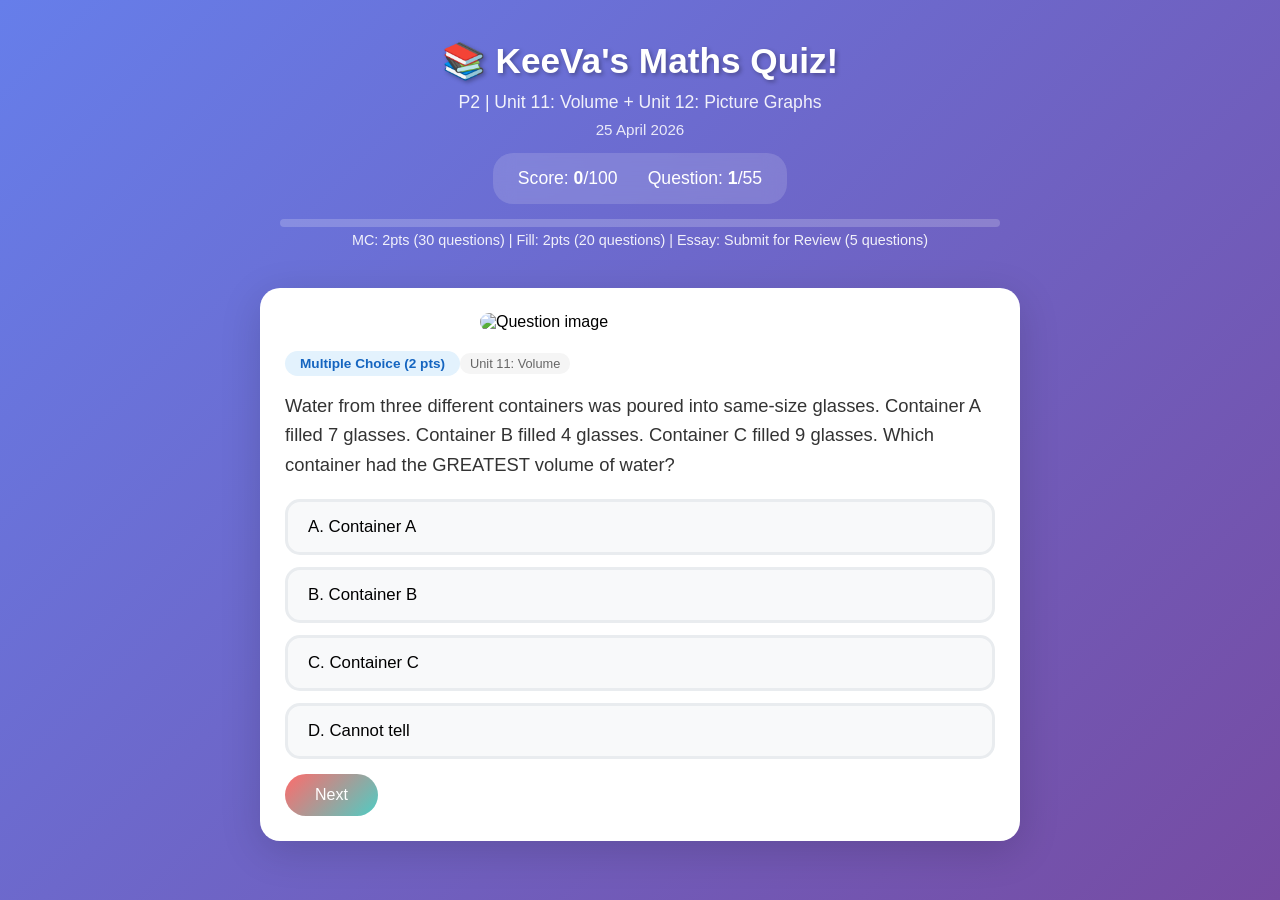
==== commit 19803cb4: "Set index.html as quiz home - Volume + Picture Graphs" ====
--- a/index.html
+++ b/index.html
@@ -1,264 +1,439 @@
 <!DOCTYPE html>
 <html lang="en">
 <head>
-<meta charset="UTF-8">
-<meta name="viewport" content="width=device-width, initial-scale=1.0">
-<title>Quiz - 25 April 2026</title>
-<style>
-*{box-sizing:border-box;margin:0;padding:0}
-body{font-family:-apple-system,BlinkMacSystemFont,'Segoe UI',sans-serif;background:#f0f4ff;min-height:100vh;display:flex;justify-content:center;align-items:flex-start;padding:20px}
-.container{width:100%;max-width:680px;background:#fff;border-radius:20px;padding:28px 24px;box-shadow:0 8px 32px rgba(0,0,0,.08)}
-.header{text-align:center;margin-bottom:20px}
-.header h1{font-size:1.5rem;color:#1a1a2e;margin-bottom:4px}
-.header p{font-size:.85rem;color:#888}
-.progress-wrap{display:flex;align-items:center;gap:10px;margin-bottom:6px}
-.progress-bar{flex:1;height:8px;background:#e8eeff;border-radius:8px;overflow:hidden}
-.progress-fill{height:100%;background:linear-gradient(90deg,#4f7cff,#a078ff);width:0%;transition:width .4s ease;border-radius:8px}
-.progress-text{font-size:.75rem;color:#888;white-space:nowrap}
-.card{transition:opacity .3s,transform .3s}
-.card.hidden{display:none}
-.q-type{font-size:.7rem;text-transform:uppercase;letter-spacing:1px;color:#a078ff;font-weight:600;margin-bottom:4px}
-.q-num{font-size:.75rem;color:#888;margin-bottom:10px}
-.question{font-size:1.05rem;color:#1a1a2e;margin-bottom:16px;line-height:1.5}
-.options{display:flex;flex-direction:column;gap:8px}
-.option{padding:12px 16px;border:2px solid #e8eeff;border-radius:12px;cursor:pointer;font-size:.95rem;color:#333;transition:all .2s;user-select:none}
-.option:hover{background:#f0f4ff;border-color:#a078ff}
-.option.selected{background:#e8eeff;border-color:#4f7cff;color:#1a1a2e}
-.option.correct{background:#d4edda;border-color:#28a745;color:#155724}
-.option.wrong{background:#f8d7da;border-color:#dc3545;color:#721c24}
-.option.disabled{pointer-events:none;opacity:.7}
-.btn{display:block;width:100%;padding:14px;background:linear-gradient(135deg,#4f7cff,#a078ff);color:#fff;border:none;border-radius:12px;font-size:1rem;font-weight:600;cursor:pointer;margin-top:20px;transition:opacity .2s}
-.btn:hover{opacity:.9}
-.btn:disabled{opacity:.5;cursor:not-allowed}
-.review h2{font-size:1.1rem;color:#1a1a2e;margin:16px 0 8px;border-bottom:2px solid #e8eeff;padding-bottom:6px}
-.review-item{margin-bottom:16px;padding:14px;border-radius:12px;background:#f9faff}
-.review-q{font-size:.95rem;color:#1a1a2e;margin-bottom:6px}
-.review-ans{font-size:.85rem;color:#28a745;font-weight:600}
-.review-wrong{font-size:.85rem;color:#dc3545}
-.your-ans{font-size:.8rem;color:#888;margin-top:4px}
-.end-screen{text-align:center;padding:20px 0}
-.end-screen .score{font-size:3rem;font-weight:700;background:linear-gradient(135deg,#4f7cff,#a078ff);-webkit-background-clip:text;-webkit-text-fill-color:transparent;background-clip:text}
-.end-screen .total{font-size:1rem;color:#888;margin-top:4px}
-.end-screen .pass{font-size:1.1rem;color:#28a745;font-weight:600;margin-top:12px}
-.end-screen .fail{font-size:1.1rem;color:#dc3545;font-weight:600;margin-top:12px}
-</style>
+    <meta charset="UTF-8">
+    <meta name="viewport" content="width=device-width, initial-scale=1.0">
+    <title>KeeVa's Quiz - 25 April 2026</title>
+    <style>
+        * { margin: 0; padding: 0; box-sizing: border-box; }
+        body { font-family: -apple-system, BlinkMacSystemFont, 'Segoe UI', Roboto, sans-serif; background: linear-gradient(135deg, #667eea 0%, #764ba2 100%); min-height: 100vh; }
+        .container { max-width: 800px; margin: 0 auto; padding: 20px; }
+        header { text-align: center; color: white; padding: 20px; }
+        header h1 { font-size: 2.2em; text-shadow: 2px 2px 4px rgba(0,0,0,0.3); margin-bottom: 10px; }
+        header .subtitle { font-size: 1.1em; opacity: 0.9; }
+        header .info { font-size: 0.95em; opacity: 0.85; margin-top: 8px; }
+        .score-board { background: rgba(255,255,255,0.15); border-radius: 20px; padding: 15px 25px; margin-top: 15px; display: inline-flex; gap: 30px; font-size: 1.1em; backdrop-filter: blur(10px); }
+        .card { background: white; border-radius: 20px; padding: 25px; margin: 20px 0; box-shadow: 0 10px 40px rgba(0,0,0,0.15); animation: slideIn 0.4s ease-out; }
+        @keyframes slideIn { from { opacity: 0; transform: translateX(30px); } to { opacity: 1; transform: translateX(0); } }
+        .section-label { display: inline-block; padding: 5px 15px; border-radius: 20px; font-size: 0.85em; font-weight: 600; margin-bottom: 15px; }
+        .section-mc { background: #e3f2fd; color: #1565c0; }
+        .section-fill { background: #fff3e0; color: #e65100; }
+        .section-essay { background: #f3e5f5; color: #7b1fa2; }
+        .unit-label { display: inline-block; padding: 3px 10px; background: #f5f5f5; color: #666; border-radius: 10px; font-size: 0.8em; margin-bottom: 15px; }
+        .question { font-size: 1.15em; color: #333; margin-bottom: 20px; line-height: 1.6; white-space: pre-wrap; }
+        .q-image { display: block; max-width: 320px; margin: 0 auto 20px auto; border-radius: 15px; }
+        .options { display: flex; flex-direction: column; gap: 12px; }
+        .option { background: #f8f9fa; border: 3px solid #e9ecef; border-radius: 15px; padding: 15px 20px; cursor: pointer; transition: all 0.3s; font-size: 1.05em; }
+        .option:hover { background: #e3f2fd; border-color: #2196f3; transform: translateX(5px); }
+        .option.correct { background: #c8e6c9; border-color: #4caf50; }
+        .option.wrong { background: #ffcdd2; border-color: #f44336; animation: shake 0.5s; }
+        .option.disabled { pointer-events: none; }
+        @keyframes shake { 0%,100%{transform:translateX(0)} 25%{transform:translateX(-10px)} 75%{transform:translateX(10px)} }
+        .fill-blank input { width: 100%; padding: 15px; border: 3px solid #e9ecef; border-radius: 15px; font-size: 1.1em; margin-bottom: 15px; }
+        .fill-blank input:focus { outline: none; border-color: #ff9800; }
+        .essay textarea { width: 100%; min-height: 120px; padding: 15px; border: 3px solid #e9ecef; border-radius: 15px; font-size: 1.1em; resize: vertical; font-family: inherit; }
+        .btn { background: linear-gradient(135deg, #667eea, #764ba2); color: white; border: none; padding: 15px 40px; border-radius: 30px; font-size: 1.1em; cursor: pointer; margin-top: 20px; transition: transform 0.3s, box-shadow 0.3s; }
+        .btn:hover { transform: scale(1.05); box-shadow: 0 5px 20px rgba(102,126,234,0.4); }
+        .btn:disabled { opacity: 0.5; cursor: not-allowed; transform: none; }
+        .hidden { display: none; }
+        #results { text-align: center; color: white; padding: 40px 20px; }
+        #results h2 { font-size: 2.5em; margin-bottom: 20px; }
+        .final-score { font-size: 3em; font-weight: bold; margin: 20px 0; }
+        .pass-status { font-size: 1.5em; padding: 10px 30px; border-radius: 30px; display: inline-block; margin: 20px 0; }
+        .pass { background: #4caf50; }
+        .fail { background: #f44336; }
+        .review-container { max-height: 60vh; overflow-y: auto; margin-top: 20px; padding: 10px; }
+        .review-item { background: white; border-radius: 15px; padding: 20px; margin: 15px 0; text-align: left; color: #333; }
+        .review-item h4 { margin-bottom: 10px; color: #667eea; }
+        .review-item.correct-review { border-left: 5px solid #4caf50; }
+        .review-item.wrong-review { border-left: 5px solid #f44336; }
+        .user-answer, .correct-answer { margin: 5px 0; padding: 8px 12px; border-radius: 8px; }
+        .user-answer { background: #fff3e0; }
+        .correct-answer { background: #e8f5e9; }
+        .confetti { position: fixed; top: -10px; width: 10px; height: 10px; border-radius: 50%; animation: fall 3s linear forwards; pointer-events: none; z-index: 1000; }
+        @keyframes fall { to { transform: translateY(100vh); opacity: 0; } }
+        .progress-bar { background: rgba(255,255,255,0.2); border-radius: 10px; height: 8px; margin-top: 15px; overflow: hidden; }
+        .progress-fill { background: white; height: 100%; border-radius: 10px; transition: width 0.3s; }
+        .q-num { color: rgba(255,255,255,0.8); font-size: 0.95em; margin-top: 5px; }
+        .next-btn { background: linear-gradient(135deg, #ff6b6b, #4ecdc4); color: white; border: none; padding: 12px 30px; border-radius: 25px; font-size: 1em; cursor: pointer; margin-top: 15px; }
+        .submit-quiz-btn { background: linear-gradient(135deg, #4caf50, #2e7d32); color: white; border: none; padding: 18px 50px; border-radius: 30px; font-size: 1.2em; cursor: pointer; margin-top: 30px; }
+        .points-info { font-size: 0.9em; opacity: 0.9; margin-top: 5px; }
+        .correct-feedback { margin-top: 10px; padding: 10px; background: #e8f5e9; border-radius: 10px; color: #2e7d32; }
+        .wrong-feedback { margin-top: 10px; padding: 10px; background: #ffebee; border-radius: 10px; color: #c62828; }
+        @media (max-width: 768px) {
+            .container { padding: 10px; }
+            header h1 { font-size: 1.6em; }
+            .card { padding: 15px; margin: 10px 0; }
+            .question { font-size: 1em; }
+            .score-board { flex-direction: column; gap: 10px; padding: 10px 15px; }
+        }
+    </style>
 </head>
 <body>
-<div class="container">
-<div class="header">
-<h1>Quiz - Keeva</h1>
-<p>25 April 2026 - Units 11 and 12: Volume and Picture Graphs</p>
-</div>
-<div class="progress-wrap">
-<div class="progress-bar"><div class="progress-fill" id="progressFill"></div></div>
-<span class="progress-text" id="progressText">1 / 55</span>
-</div>
-<div id="quiz"></div>
-</div>
-<script>
-const allQuestions = [
-  { type: "mc", text: "In a picture graph, each star = 4 points. A team has 5 stars. How many points?", options: { "A": "5 points", "B": "9 points", "C": "20 points", "D": "4 points" }, correct: "A", points: 2 },
-  { type: "mc", text: "Container P has 11 ℓ. Container Q has 6 ℓ. P has ___ ℓ more than Q.", options: { "A": "5 ℓ", "B": "6 ℓ", "C": "11 ℓ", "D": "17 ℓ" }, correct: "A", points: 2 },
-  { type: "mc", text: "A jug holds 2 ℓ more than a glass. The glass holds 3 ℓ. The jug holds ___ ℓ.", options: { "A": "2 ℓ", "B": "3 ℓ", "C": "5 ℓ", "D": "1 ℓ" }, correct: "A", points: 2 },
-  { type: "mc", text: "A tally chart shows: books = 25, pencils = 15. How many items altogether?", options: { "A": "25 items", "B": "15 items", "C": "40 items", "D": "10 items" }, correct: "A", points: 2 },
-  { type: "mc", text: "A tally shows: bike = 15, running = 10. How many MORE for bike?", options: { "A": "5 more", "B": "10 more", "C": "25 more", "D": "None" }, correct: "A", points: 2 },
-  { type: "mc", text: "A barrel has 15 ℓ of oil. 7 ℓ is poured out. How much remains?", options: { "A": "7 ℓ", "B": "8 ℓ", "C": "15 ℓ", "D": "22 ℓ" }, correct: "A", points: 2 },
-  { type: "mc", text: "If Container A has 8 ℓ and we pour 3 ℓ into B, how much is left in A?", options: { "A": "3 ℓ", "B": "5 ℓ", "C": "8 ℓ", "D": "11 ℓ" }, correct: "A", points: 2 },
-  { type: "mc", text: "Tank A: 13 ℓ, Tank B: 8 ℓ less than A. Tank B has ___ ℓ.", options: { "A": "5 ℓ", "B": "8 ℓ", "C": "13 ℓ", "D": "21 ℓ" }, correct: "A", points: 2 },
-  { type: "mc", text: "If you have 20 ℓ and divide equally into 4 containers, each has ___ ℓ.", options: { "A": "4 ℓ", "B": "5 ℓ", "C": "6 ℓ", "D": "24 ℓ" }, correct: "A", points: 2 },
-  { type: "mc", text: "In a picture graph, each shape stands for 5 minutes. Sam spent 3 shapes swimming. How many minutes?", options: { "A": "10 minutes", "B": "15 minutes", "C": "20 minutes", "D": "5 minutes" }, correct: "A", points: 2 },
-  { type: "mc", text: "Three tanks have 4 ℓ, 6 ℓ, and 8 ℓ. Total volume is ___ ℓ.", options: { "A": "14 ℓ", "B": "18 ℓ", "C": "10 ℓ", "D": "24 ℓ" }, correct: "A", points: 2 },
-  { type: "mc", text: "In a picture graph, fish represents 2 fish. 9 fish = ___ fish.", options: { "A": "9 fish", "B": "11 fish", "C": "18 fish", "D": "20 fish" }, correct: "A", points: 2 },
-  { type: "mc", text: "Each dot = 5 children. 5 dots = ___ children.", options: { "A": "5 children", "B": "8 children", "C": "15 children", "D": "3 children" }, correct: "A", points: 2 },
-  { type: "mc", text: "Sarah recorded 35 fishballs in a month. Each circle = 5 fishballs. How many circles?", options: { "A": "6 circles", "B": "7 circles", "C": "8 circles", "D": "35 circles" }, correct: "A", points: 2 },
-  { type: "mc", text: "A picture graph shows: Kai 12 cans, Ella 8 cans, Chris 16 cans. Who collected the MOST?", options: { "A": "Kai", "B": "Ella", "C": "Chris", "D": "Kai and Chris tied" }, correct: "A", points: 2 },
-  { type: "mc", text: "Each star = 10 minutes. Sam studied for 4 stars. He studied for ___ minutes.", options: { "A": "4 minutes", "B": "10 minutes", "C": "40 minutes", "D": "14 minutes" }, correct: "A", points: 2 },
-  { type: "mc", text: "Container A has 5 ℓ of water. Container B has 3 ℓ less than A. How much in B?", options: { "A": "2 ℓ", "B": "3 ℓ", "C": "8 ℓ", "D": "5 ℓ" }, correct: "A", points: 2 },
-  { type: "mc", text: "Compare: 7 ℓ ___ 9 ℓ. Fill in with > or <.", options: { "A": "7 ℓ < 9 ℓ", "B": "7 ℓ > 9 ℓ", "C": "7 ℓ = 9 ℓ", "D": "7 ℓ >= 9 ℓ" }, correct: "A", points: 2 },
-  { type: "mc", text: "A tally chart shows butterflies = 20. Each checkmark = 2. How many checkmarks for butterflies?", options: { "A": "10 checkmarks", "B": "20 checkmarks", "C": "5 checkmarks", "D": "40 checkmarks" }, correct: "A", points: 2 },
-  { type: "mc", text: "Which container has the GREATEST volume if A=7ℓ, B=4ℓ, C=9ℓ?", options: { "A": "Container A", "B": "Container B", "C": "Container C", "D": "All equal" }, correct: "A", points: 2 },
-  { type: "mc", text: "Each symbol stands for 3 friends. 6 symbols means ___ friends.", options: { "A": "6 friends", "B": "9 friends", "C": "18 friends", "D": "3 friends" }, correct: "A", points: 2 },
-  { type: "mc", text: "Picture graph: boy = 8 marbles, girl = 12 marbles, boy2 = 6 marbles. Who has the FEWEST?", options: { "A": "boy", "B": "girl", "C": "boy2", "D": "boy and boy2 tied" }, correct: "A", points: 2 },
-  { type: "mc", text: "The water in Jug A fills 6 glasses. Jug B fills 4 glasses. Which has greater volume?", options: { "A": "Jug A", "B": "Jug B", "C": "Equal", "D": "Cannot tell" }, correct: "A", points: 2 },
-  { type: "mc", text: "Each ball = 6 points. Team A = 4 balls, Team B = 7 balls. Difference?", options: { "A": "3 points", "B": "11 points", "C": "18 points", "D": "42 points" }, correct: "A", points: 2 },
-  { type: "mc", text: "Which is the SMALLEST volume: 6 ℓ, 9 ℓ, 3 ℓ, 7 ℓ?", options: { "A": "3 ℓ", "B": "6 ℓ", "C": "7 ℓ", "D": "9 ℓ" }, correct: "A", points: 2 },
-  { type: "mc", text: "Container X has twice the volume of Container Y which has 5 ℓ. X has ___ ℓ.", options: { "A": "5 ℓ", "B": "10 ℓ", "C": "2 ℓ", "D": "7 ℓ" }, correct: "A", points: 2 },
-  { type: "mc", text: "Min bought fruits: apples = 12, bananas = 8, oranges = 16. Total fruits?", options: { "A": "28 fruits", "B": "36 fruits", "C": "20 fruits", "D": "24 fruits" }, correct: "A", points: 2 },
-  { type: "mc", text: "What is volume measured in?", options: { "A": "Litre", "B": "Kilogram", "C": "Metre", "D": "Gram" }, correct: "A", points: 2 },
-  { type: "mc", text: "Tank A has 12 ℓ. Tank B has 4 ℓ more than A. Tank B has ___ ℓ.", options: { "A": "8 ℓ", "B": "12 ℓ", "C": "16 ℓ", "D": "4 ℓ" }, correct: "A", points: 2 },
-  { type: "mc", text: "Picture graph: Swimming 30 min, Running 20 min, Cycling 40 min. Which activity took the MOST time?", options: { "A": "Swimming", "B": "Running", "C": "Cycling", "D": "Swimming and Cycling tied" }, correct: "A", points: 2 },
-  { type: "fill", text: "Tally: hammer = 20. Each checkmark = 2. ___ checkmarks represent hammer.", points: 2 },
-  { type: "fill", text: "Each dot = 5 students. 8 dots = ___ students.", points: 2 },
-  { type: "fill", text: "A barrel contains 18 ℓ. 9 ℓ is used. ___ ℓ remains.", points: 2 },
-  { type: "fill", text: "Chris ate 16 fishballs. Ella ate 12. Difference = ___ fishballs.", points: 2 },
-  { type: "fill", text: "In a picture graph, each circle = 5. 4 circles = ___.", points: 2 },
-  { type: "fill", text: "Aisha collected 12 cans. Ben collected 8 cans. Total = ___ cans.", points: 2 },
-  { type: "fill", text: "Sam spent 30 minutes swimming. Each symbol = 10 min. He spent ___ symbols.", points: 2 },
-  { type: "fill", text: "If each stand (A) = 1 unit, and Tank A has 5 A, Tank B has 3 A, total is ___ units.", points: 2 },
-  { type: "fill", text: "A jug fills 8 glasses. Each glass holds 1 ℓ. The jug holds ___ ℓ.", points: 2 },
-  { type: "fill", text: "A beaker with 4 ℓ of water poured into glasses of 1 ℓ each fills ___ glasses.", points: 2 },
-  { type: "fill", text: "Tally chart shows butterflies = 15. Each cross = 3. ___ crosses = butterflies.", points: 2 },
-  { type: "fill", text: "A tank with 14 ℓ of water pours 6 ℓ into another container. ___ ℓ remains.", points: 2 },
-  { type: "fill", text: "If Jug A has 9 ℓ and Jug B has 5 ℓ, the difference is ___ ℓ.", points: 2 },
-  { type: "fill", text: "Arrange from smallest: 5 ℓ, 2 ℓ, 8 ℓ. Smallest is ___.", points: 2 },
-  { type: "fill", text: "Each box = 6 items. 3 boxes = ___ items.", points: 2 },
-  { type: "fill", text: "In a picture graph, if each star = 4, then 6 stars = ___.", points: 2 },
-  { type: "fill", text: "Container A has 3 ℓ. Container B has twice as much. B has ___ ℓ.", points: 2 },
-  { type: "fill", text: "The amount of water in a container is called its _____.", points: 2 },
-  { type: "fill", text: "The greatest volume among 4 ℓ, 7 ℓ, 2 ℓ, 9 ℓ is ___ ℓ.", points: 2 },
-  { type: "fill", text: "Picture graph: Apples = 20, Oranges = 15. Total fruit = ___.", points: 2 },
-  { type: "essay", text: "Min bought fruits: 12 apples, 8 bananas, 16 oranges. Each apple symbol = 2 fruits. How many apple symbols represent all the fruits?", points: 0 },
-  { type: "essay", text: "Tim records favourite sports: Badminton 12, Swimming 8, Karate 6. How many friends were surveyed in total?", points: 0 },
-  { type: "essay", text: "Tank A contains 247 ℓ of water. Tank B contains 192 ℓ less than Tank A. What is the total volume of water in both tanks?", points: 0 },
-  { type: "essay", text: "The picture graph shows the number of fishballs five children ate. If Aisha ate 15 fishballs and Ben ate 20, how many more did Ben eat than Aisha?", points: 0 },
-  { type: "essay", text: "Barrel A contains 210 ℓ of oil. Barrel B contains 86 ℓ less than Barrel A. What is the total volume of oil in both barrels?", points: 0 },
-];
-let current = 0;
-let answers = [];
-let score = 0;
-const container = document.getElementById('quiz');
-const progressFill = document.getElementById('progressFill');
-const progressText = document.getElementById('progressText');
+    <div class="container">
+        <header>
+            <h1>📚 KeeVa's Maths Quiz!</h1>
+            <p class="subtitle">P2 | Unit 11: Volume + Unit 12: Picture Graphs</p>
+            <p class="info">25 April 2026</p>
+            <div class="score-board">
+                <span>Score: <strong id="score">0</strong>/100</span>
+                <span>Question: <strong id="q-num">1</strong>/55</span>
+            </div>
+            <div class="progress-bar"><div class="progress-fill" id="progress" style="width:0%"></div></div>
+            <p class="points-info">MC: 2pts (30 questions) | Fill: 2pts (20 questions) | Essay: Submit for Review (5 questions)</p>
+        </header>
+        <main id="quiz-container"></main>
+        <div id="results" class="hidden"></div>
+    </div>
 
-function updateProgress() {
-  const pct = (current / allQuestions.length) * 100;
-  progressFill.style.width = pct + '%';
-  progressText.textContent = (current + 1) + ' / ' + allQuestions.length;
-}
+    <script>
+    const quizData = {
+        title: "25 April 2026",
+        passingScore: 85,
+        questions: [
+            // ==================== MULTIPLE CHOICE (30 questions) ====================
+            // Q1 (MC, Volume, IMAGE)
+            { type: "mc", unit: "Unit 11: Volume", q: "Water from three different containers was poured into same-size glasses. Container A filled 7 glasses. Container B filled 4 glasses. Container C filled 9 glasses. Which container had the GREATEST volume of water?", options: ["Container A", "Container B", "Container C", "Cannot tell"], answer: 2, image: "https://storage.imagerouter.io/8e553e20-e148-4861-9169-656c435bd073.webp" },
+            // Q2 (MC)
+            { type: "mc", unit: "Unit 11: Volume", q: "What is volume measured in?", options: ["Grams", "Litres", "Metres", "Seconds"], answer: 1 },
+            // Q3 (MC)
+            { type: "mc", unit: "Unit 11: Volume", q: "Tank A has 5 units of water. Tank B has 3 units of water. Tank C has 8 units of water. Which tank has the SMALLEST volume?", options: ["Tank A", "Tank B", "Tank C", "Cannot tell"], answer: 1 },
+            // Q4 (MC)
+            { type: "mc", unit: "Unit 11: Volume", q: "Jar A contains 6 litres of water. Jar B contains 9 litres of water. Jar C contains 4 litres of water. Arrange the jars from GREATEST volume to SMALLEST volume.", options: ["A, B, C", "B, A, C", "C, B, A", "B, C, A"], answer: 1 },
+            // Q5 (MC)
+            { type: "mc", unit: "Unit 11: Volume", q: "Ben has a bottle with 4 litres of juice. Amy has a bottle with 6 litres of juice. How many more litres of juice does Amy have than Ben?", options: ["2L", "10L", "24L", "1L"], answer: 0 },
+            // Q6 (MC)
+            { type: "mc", unit: "Unit 11: Volume", q: "A petrol tank had 23 litres of petrol at first. Ms Aini pumped 26 litres of petrol into the tank. How much petrol was there in the tank altogether?", options: ["49L", "3L", "46L", "48L"], answer: 0 },
+            // Q7 (MC)
+            { type: "mc", unit: "Unit 11: Volume", q: "Kai drinks 3 litres of water every day. How many litres of water does he drink from Monday to Friday?", options: ["8L", "15L", "12L", "5L"], answer: 1 },
+            // Q8 (MC, IMAGE)
+            { type: "mc", unit: "Unit 11: Volume", q: "Look at the measuring jug shown. Each marking represents 1 litre. What volume of liquid is in the jug?", options: ["5L", "6L", "7L", "8L"], answer: 2, image: "https://storage.imagerouter.io/52558855-5aec-4516-bf49-b5ab3251dcc3.webp" },
+            // Q9 (MC)
+            { type: "mc", unit: "Unit 11: Volume", q: "Gary delivers 6 litres of milk to each of 4 families. How many litres of milk does Gary deliver in all?", options: ["24L", "10L", "2L", "67L"], answer: 0 },
+            // Q10 (MC)
+            { type: "mc", unit: "Unit 11: Volume", q: "Alex and Marie sold 80 litres of lemonade in total. Marie sold 34 litres of lemonade. How many litres of lemonade did Alex sell?", options: ["46L", "114L", "54L", "44L"], answer: 0 },
+            // Q11 (MC)
+            { type: "mc", unit: "Unit 11: Volume", q: "Bella sold a total of 24 litres of juice over 3 days. She sold an equal amount each day. How many litres of juice did Bella sell each day?", options: ["6L", "8L", "7L", "12L"], answer: 1 },
+            // Q12 (MC)
+            { type: "mc", unit: "Unit 11: Volume", q: "Tank A contains 247 litres of water. Tank B contains 192 litres of water less than Tank A. How many litres does Tank B contain?", options: ["55L", "145L", "65L", "53L"], answer: 0 },
+            // Q13 (MC)
+            { type: "mc", unit: "Unit 11: Volume", q: "Container A has 8 units of water. Container B has 6 units of water. Container C has 11 units of water. Which is TRUE?", options: ["A > B", "B > C", "C > A", "A > C"], answer: 2 },
+            // Q14 (MC)
+            { type: "mc", unit: "Unit 12: Picture Graphs", q: "The picture graph shows time spent on activities. Each circle = 10 minutes. Swimming = 3 circles, Reading = 3 circles, Painting = 2.5 circles, Cycling = 4 circles, Homework = 5 circles. Which activity took the MOST time?", options: ["Swimming", "Reading", "Cycling", "Homework"], answer: 3 },
+            // Q15 (MC)
+            { type: "mc", unit: "Unit 12: Picture Graphs", q: "Kai makes a tally chart for insects: Butterfly = 8 tally marks, Grasshopper = 12 tally marks, Caterpillar = 16 tally marks. Each diamond in the picture graph = 4 insects. How many diamonds should be drawn for Butterflies?", options: ["4", "2", "8", "32"], answer: 1 },
+            // Q16 (MC, IMAGE)
+            { type: "mc", unit: "Unit 12: Picture Graphs", q: "The picture graph shows the number of fishballs five children ate in a month. Each circle stands for 3 fishballs. Who ate the GREATEST number of fishballs?\n\nAisha: 5 circles | Ben: 3 circles | Chris: 6 circles | Dinesh: 4 circles | Ella: 2 circles", options: ["Aisha", "Ben", "Chris", "Dinesh"], answer: 2, image: "https://storage.imagerouter.io/db9c84bf-c7c2-4605-8bf4-c972e4ca5e0a.webp" },
+            // Q17 (MC)
+            { type: "mc", unit: "Unit 12: Picture Graphs", q: "The picture graph shows the number of fruits Min bought. Each triangle = 2 fruits. Apples = 6 triangles, Mangoes = 7.5 triangles, Pears = 4 triangles, Oranges = 3 triangles. Which fruit did Min buy the MOST of?", options: ["Apples", "Mangoes", "Pears", "Oranges"], answer: 1 },
+            // Q18 (MC)
+            { type: "mc", unit: "Unit 12: Picture Graphs", q: "The picture graph shows the number of cans four children collected. Each star = 4 cans. Paul = 9 stars, Raj = 7 stars, Sue = 10 stars, Lin = 6 stars. Who collected the MOST cans?", options: ["Paul", "Raj", "Sue", "Lin"], answer: 2 },
+            // Q19 (MC)
+            { type: "mc", unit: "Unit 12: Picture Graphs", q: "The picture graph shows the number of tokens four children have. Each circle = 10 tokens. Dan = 3 circles, Carl = 2 circles, Aida = 4 circles, Belle = 5 circles. How many MORE tokens does Belle have than Aida?", options: ["10 tokens", "50 tokens", "5 tokens", "1 token"], answer: 0 },
+            // Q20 (MC)
+            { type: "mc", unit: "Unit 12: Picture Graphs", q: "A tally chart shows: Swimming = 12 tally marks, Cycling = 8 tally marks, Running = 16 tally marks. Each star in the picture graph = 4 children. How many stars should be drawn for Swimming?", options: ["12", "3", "4", "8"], answer: 1 },
+            // Q21 (MC)
+            { type: "mc", unit: "Unit 12: Picture Graphs", q: "The picture graph shows pupils' bed times. Each circle = 4 pupils. 8:00 pm = 2 circles, 8:30 pm = 3 circles, 9:00 pm = 4 circles, 9:30 pm = 6 circles. How many pupils go to bed at 9:30 pm?", options: ["6 pupils", "24 pupils", "4 pupils", "2 pupils"], answer: 1 },
+            // Q22 (MC)
+            { type: "mc", unit: "Unit 11: Volume", q: "A chef bought 40 litres of cooking oil. He used 32 litres. How much cooking oil does he have left?", options: ["8L", "12L", "6L", "72L"], answer: 0 },
+            // Q23 (MC)
+            { type: "mc", unit: "Unit 11: Volume", q: "Farah collected 36 litres of rainwater and poured it equally into 4 pails. How many litres were in each pail?", options: ["6L", "9L", "8L", "4L"], answer: 1 },
+            // Q24 (MC)
+            { type: "mc", unit: "Unit 11: Volume", q: "Greg buys 8 bottles of oil. Each bottle contains 2 litres. How many litres of oil does Greg buy in all?", options: ["10L", "16L", "8L", "14L"], answer: 1 },
+            // Q25 (MC)
+            { type: "mc", unit: "Unit 11: Volume", q: "Zara had 154 litres of water. Lill had 108 litres of water. How many litres of water did they have in TOTAL?", options: ["252L", "262L", "242L", "246L"], answer: 1 },
+            // Q26 (MC)
+            { type: "mc", unit: "Unit 11: Volume", q: "Container A has 95 litres. Container B has 53 litres more than Container A. How many litres does Container B have?", options: ["142L", "148L", "138L", "152L"], answer: 1 },
+            // Q27 (MC)
+            { type: "mc", unit: "Unit 11: Volume", q: "A painter buys 35 litres of paint in total. Each tin holds 5 litres. How many tins of paint does the painter buy?", options: ["5 tins", "7 tins", "6 tins", "8 tins"], answer: 1 },
+            // Q28 (MC)
+            { type: "mc", unit: "Unit 11: Volume", q: "Mr Tan has 112 litres of paint. Mr Adil has 59 litres less than Mr Tan. How many litres does Mr Adil have?", options: ["53L", "63L", "43L", "57L"], answer: 0 },
+            // Q29 (MC)
+            { type: "mc", unit: "Unit 11: Volume", q: "Container P has 12 litres. Container Q has 7 litres. How many more litres does Container P have than Container Q?", options: ["5L", "19L", "7L", "17L"], answer: 0 },
+            // Q30 (MC)
+            { type: "mc", unit: "Unit 11: Volume", q: "Arrange these volumes from GREATEST to LEAST: 4L, 9L, 1L, 7L.", options: ["9L, 7L, 4L, 1L", "1L, 4L, 7L, 9L", "7L, 9L, 1L, 4L", "4L, 1L, 7L, 9L"], answer: 0 },
 
-function renderQuestion() {
-  if (current >= allQuestions.length) { renderEnd(); return; }
-  updateProgress();
-  const q = allQuestions[current];
-  let html = '<div class="card">';
-  html += '<div class="q-type">' + (q.type === 'mc' ? 'Multiple Choice' : q.type === 'fill' ? 'Fill in the Blank' : 'Essay') + '</div>';
-  html += '<div class="q-num">Question ' + (current + 1) + ' - ' + q.points + ' point' + (q.points !== 1 ? 's' : '') + '</div>';
-  html += '<div class="question">' + q.text + '</div>';
-  if (q.type === 'mc') {
-    html += '<div class="options">';
-    const letters = Object.keys(q.options);
-    letters.forEach(function(l) {
-      html += '<div class="option disabled" data-letter="' + l + '" onclick="selectMC(this, \'' + l + '\')">' + l + '. ' + q.options[l] + '</div>';
-    });
-    html += '</div>';
-    html += '<button class="btn" id="nextBtn" onclick="nextQuestion()" disabled>Next</button>';
-  } else if (q.type === 'fill') {
-    html += '<input type="text" id="fillInput" class="option" style="cursor:text;border:2px solid #4f7cff;border-radius:12px;padding:12px 16px;font-size:.95rem;font-family:inherit" placeholder="Type your answer here..." onkeydown="if(event.key==='Enter')submitFill()">';
-    html += '<button class="btn" id="fillBtn" onclick="submitFill()">Check Answer</button>';
-    setTimeout(function(){ document.getElementById('fillInput').focus(); }, 50);
-  } else {
-    html += '<textarea id="essayInput" style="width:100%;min-height:120px;padding:12px;border:2px solid #e8eeff;border-radius:12px;font-size:.95rem;font-family:inherit" placeholder="Write your answer here..."></textarea>';
-    html += '<button class="btn" onclick="submitEssay()">Submit Answer</button>';
-  }
-  html += '</div>';
-  container.innerHTML = html;
-}
+            // ==================== FILL IN THE BLANK (20 questions) ====================
+            // Q31 (Fill)
+            { type: "fill", unit: "Unit 11: Volume", q: "Container X has 7 glasses of water. Container Y has 3 glasses of water. Container X has _______ more glasses of water than Container Y.", answer: "4" },
+            // Q32 (Fill)
+            { type: "fill", unit: "Unit 11: Volume", q: "Tank P has 8 units of water. Tank Q has 5 units of water. Tank P has _______ more units of water than Tank Q.", answer: "3" },
+            // Q33 (Fill)
+            { type: "fill", unit: "Unit 11: Volume", q: "Arrange these volumes from GREATEST to LEAST: 9L, 3L, 7L. Write the answer as: ___, ___, ___", answer: "9L, 7L, 3L" },
+            // Q34 (Fill)
+            { type: "fill", unit: "Unit 12: Picture Graphs", q: "In the time graph, Swimming = 3 circles. Each circle = 10 minutes. Sam spent _______ minutes swimming.", answer: "30" },
+            // Q35 (Fill)
+            { type: "fill", unit: "Unit 12: Picture Graphs", q: "In the same time graph, Cycling = 4 circles. Each circle = 10 minutes. Sam spent _______ minutes cycling.", answer: "40" },
+            // Q36 (Fill)
+            { type: "fill", unit: "Unit 12: Picture Graphs", q: "In the same time graph, Painting is shown as 2 full circles and 1 half circle. Each circle = 10 minutes. Sam spent _______ minutes painting.", answer: "25" },
+            // Q37 (Fill)
+            { type: "fill", unit: "Unit 12: Picture Graphs", q: "Reading = 3 circles and Cycling = 4 circles. Each circle = 10 minutes. Sam spent _______ more minutes cycling than reading.", answer: "10" },
+            // Q38 (Fill)
+            { type: "fill", unit: "Unit 12: Picture Graphs", q: "Swimming = 3 circles and Cycling = 4 circles. Each circle = 10 minutes. Sam spent a total of _______ minutes on swimming and cycling.", answer: "70" },
+            // Q39 (Fill)
+            { type: "fill", unit: "Unit 12: Picture Graphs", q: "Reading = 3 circles and Homework = 5 circles. Each circle = 10 minutes. Sam spent a total of _______ minutes on reading and homework.", answer: "80" },
+            // Q40 (Fill)
+            { type: "fill", unit: "Unit 12: Picture Graphs", q: "In the insect survey, Grasshopper = 12 tally marks. Each diamond = 4 insects. _______ diamonds should be drawn for Grasshoppers.", answer: "3" },
+            // Q41 (Fill)
+            { type: "fill", unit: "Unit 12: Picture Graphs", q: "In the same insect survey, Caterpillar = 16 tally marks. Each diamond = 4 insects. _______ diamonds should be drawn for Caterpillars.", answer: "4" },
+            // Q42 (Fill)
+            { type: "fill", unit: "Unit 12: Picture Graphs", q: "In the cans graph, Lin has 6 stars. Each star = 4 cans. Lin collected _______ cans.", answer: "24" },
+            // Q43 (Fill)
+            { type: "fill", unit: "Unit 12: Picture Graphs", q: "In the same cans graph, Raj has 7 stars. Each star = 4 cans. Raj collected _______ cans.", answer: "28" },
+            // Q44 (Fill)
+            { type: "fill", unit: "Unit 12: Picture Graphs", q: "Sue has 10 stars and Raj has 7 stars. Each star = 4 cans. Sue collected _______ more cans than Raj.", answer: "12" },
+            // Q45 (Fill)
+            { type: "fill", unit: "Unit 12: Picture Graphs", q: "Paul collected 9 stars. Each star = 4 cans. Paul collected _______ cans.", answer: "36" },
+            // Q46 (Fill)
+            { type: "fill", unit: "Unit 12: Picture Graphs", q: "Dan has 3 circles. Each circle = 10 tokens. Dan has _______ tokens.", answer: "30" },
+            // Q47 (Fill)
+            { type: "fill", unit: "Unit 12: Picture Graphs", q: "Carl has 2 circles. Each circle = 10 tokens. Carl has _______ tokens.", answer: "20" },
+            // Q48 (Fill)
+            { type: "fill", unit: "Unit 12: Picture Graphs", q: "In the bedtimes graph, 9:30 pm = 6 circles. Each circle = 4 pupils. _______ pupils go to bed at 9:30 pm.", answer: "24" },
+            // Q49 (Fill)
+            { type: "fill", unit: "Unit 12: Picture Graphs", q: "In the bedtimes graph, 8:30 pm = 3 circles and 9:00 pm = 4 circles. Each circle = 4 pupils. _______ more pupils go to bed at 9:00 pm than at 8:30 pm.", answer: "4" },
+            // Q50 (Fill)
+            { type: "fill", unit: "Unit 12: Picture Graphs", q: "Arrange these picture graph counts from GREATEST to LEAST: swimming 12 tally (star=4), cycling 8 tally (star=4), running 16 tally (star=4). In symbols: Swimming = 3 stars, Cycling = 2 stars, Running = 4 stars. Write: ___, ___, ___", answer: "4 stars (Running), 3 stars (Swimming), 2 stars (Cycling)" },
 
-function selectMC(el, letter) {
-  document.querySelectorAll('.option').forEach(function(o){ o.classList.remove('selected'); });
-  el.classList.add('selected');
-  document.getElementById('nextBtn').disabled = false;
-  var q = allQuestions[current];
-  answers[current] = { type: 'mc', answer: letter, correct: letter === q.correct };
-}
+            // ==================== ESSAY (5 questions) ====================
+            // Q51 (Essay)
+            { type: "essay", unit: "Unit 11: Volume", q: "Volume Word Problem.\nA petrol tank had 23 litres of petrol. Ms Aini pumped 26 litres more into the tank. Then, Ben used 15 litres from the tank. How much petrol is left in the tank?\nShow your working.", answer: "23 + 26 = 49 litres\n49 - 15 = 34 litres\nAnswer: 34 litres" },
+            // Q52 (Essay)
+            { type: "essay", unit: "Unit 12: Picture Graphs", q: "Picture Graph Analysis.\nThe picture graph shows the number of books read by four children in a month. Each circle = 5 books.\nAmy = 4 circles, Ben = 6 circles, Chloe = 3 circles, Dan = 8 circles.\nAnswer these questions:\n(a) How many books did Ben read?\n(b) Who read the most books?\n(c) How many more books did Dan read than Amy?\n(d) How many books did they read in total?", answer: "(a) 6 x 5 = 30 books\n(b) Dan (8 x 5 = 40 books)\n(c) Dan: 40, Amy: 20, difference = 20 more books\n(d) Amy: 20 + Ben: 30 + Chloe: 15 + Dan: 40 = 105 books total" },
+            // Q53 (Essay)
+            { type: "essay", unit: "Unit 11: Volume", q: "Volume Comparison.\nContainer A has 47 litres of water. Container B has 29 litres of water. Container C has 58 litres of water.\n(a) Which container has the most water?\n(b) Which container has the least water?\n(c) What is the difference between the most and the least?", answer: "(a) Container C has the most (58 litres)\n(b) Container B has the least (29 litres)\n(c) 58 - 29 = 29 litres difference" },
+            // Q54 (Essay)
+            { type: "essay", unit: "Unit 12: Picture Graphs", q: "Picture Graph Interpretation.\nA picture graph shows the number of pets owned by students:\nEach circle = 2 pets\nAmy = 5 circles, Ben = 7 circles, Chris = 3 circles, Daisy = 6 circles\nAnswer:\n(a) How many pets does Ben have?\n(b) How many more pets does Daisy have than Amy?\n(c) How many pets do they have in total?", answer: "(a) Ben: 7 x 2 = 14 pets\n(b) Daisy: 12, Amy: 10, difference = 2 more pets\n(c) Amy: 10 + Ben: 14 + Chris: 6 + Daisy: 12 = 42 pets total" },
+            // Q55 (Essay)
+            { type: "essay", unit: "Unit 11: Volume", q: "Multi-Step Volume Problem.\nA water tank contains 85 litres of water. Fam uses 23 litres. Then, another 38 litres is poured into the tank.\n(a) How much water is in the tank now?\n(b) If Fam uses another 17 litres, how much water is left?\nShow your working for each step.", answer: "(a) 85 - 23 = 62 litres\n62 + 38 = 100 litres\n(b) 100 - 17 = 83 litres\nFinal answer: 83 litres" }
+        ]
+    };
 
-function nextQuestion() {
-  if (!answers[current]) return;
-  var q = allQuestions[current];
-  if (answers[current].type === 'mc') {
-    var correct = q.correct;
-    var userAns = answers[current].answer;
-    if (userAns === correct) {
-      score += q.points;
-      document.querySelectorAll('.option').forEach(function(o) {
-        if (o.dataset.letter === correct) o.classList.add('correct');
-        else o.classList.add('disabled');
-      });
-    } else {
-      document.querySelectorAll('.option').forEach(function(o) {
-        if (o.dataset.letter === userAns) o.classList.add('wrong');
-        if (o.dataset.letter === correct) o.classList.add('correct');
-        o.classList.add('disabled');
-      });
-    }
-  }
-  var btnText = current === allQuestions.length - 1 ? 'See Results' : 'Next';
-  var btn = document.getElementById('nextBtn');
-  btn.textContent = btnText;
-  btn.onclick = function() { current++; renderQuestion(); };
-}
-
-function submitFill() {
-  var input = document.getElementById('fillInput');
-  var val = input.value.trim();
-  if (!val) return;
-  var q = allQuestions[current];
-  answers[current] = { type: 'fill', answer: val };
-  var correctLower = q.text.toLowerCase();
-  var nums = val.match(/\d+/);
-  var corrNums = correctLower.match(/\d+/);
-  var isCorrect = false;
-  if (nums && corrNums && nums[0] === corrNums[0]) isCorrect = true;
-  if (isCorrect) { score += q.points; input.style.borderColor = '#28a745'; input.style.background = '#d4edda'; }
-  else { input.style.borderColor = '#dc3545'; input.style.background = '#f8d7da'; }
-  input.disabled = true;
-  document.getElementById('fillBtn').style.display = 'none';
-  var btn = document.createElement('button');
-  btn.className = 'btn';
-  btn.textContent = current === allQuestions.length - 1 ? 'See Results' : 'Next';
-  btn.onclick = function() { current++; renderQuestion(); };
-  container.appendChild(btn);
-}
-
-function submitEssay() {
-  var val = document.getElementById('essayInput').value.trim();
-  if (!val) return;
-  answers[current] = { type: 'essay', answer: val };
-  var btn = document.getElementById('quiz').querySelector('.btn');
-  btn.textContent = current === allQuestions.length - 1 ? 'See Results' : 'Next';
-  btn.onclick = function() { current++; renderQuestion(); };
-  btn.disabled = false;
-}
-
-function renderEnd() {
-  updateProgress();
-  var pct = Math.round((score / 100) * 100);
-  var html = '<div class="card end-screen">';
-  html += '<div class="score">' + score + ' / 100</div>';
-  html += '<div class="total">' + pct + '%</div>';
-  if (pct >= 85) html += '<div class="pass">Great job, Keeva!</div>';
-  else html += '<div class="fail">Keep practicing!</div>';
-  html += '<button class="btn" onclick="renderReview()">Review Answers</button>';
-  html += '</div>';
-  container.innerHTML = html;
-}
-
-function renderReview() {
-  var html = '<div class="card review"><h2>Review</h2>';
-  allQuestions.forEach(function(q, i) {
-    var ans = answers[i];
-    html += '<div class="review-item">';
-    html += '<div class="review-q">' + (i+1) + '. ' + q.text + '</div>';
-    if (q.type === 'mc') {
-      var correct = q.correct;
-      var userAns = ans ? ans.answer : '-';
-      if (userAns === correct) html += '<div class="review-ans">Correct: ' + correct + '</div>';
-      else html += '<div class="review-wrong">Your answer: ' + userAns + ' | Correct: ' + correct + '</div>';
-    } else if (q.type === 'fill') {
-      var userAns = ans ? ans.answer : '-';
-      html += '<div class="your-ans">Your answer: ' + userAns + '</div>';
-    } else {
-      var userAns = ans ? ans.answer : '-';
-      html += '<div class="your-ans">Your answer: ' + userAns + '</div>';
-    }
-    html += '</div>';
-  });
-  html += '<button class="btn" onclick="location.reload()">Try Again</button>';
-  html += '</div>';
-  container.innerHTML = html;
-}
-
-renderQuestion();
-</script>
+    let state = {
+        score: 0,
+        currentQ: 0,
+        answers: [],
+        answered: new Set()
+    };
+    
+    function getPointsForType(type) {
+        if (type === 'mc') return 2;
+        if (type === 'fill') return 2;
+        if (type === 'essay') return 0;
+        return 2;
+    }
+    
+    function renderQuestion() {
+        const q = quizData.questions[state.currentQ];
+        const container = document.getElementById('quiz-container');
+        const total = quizData.questions.length;
+        const progress = ((state.currentQ) / total) * 100;
+        
+        document.getElementById('q-num').textContent = state.currentQ + 1;
+        document.getElementById('progress').style.width = progress + '%';
+        
+        let sectionClass = q.type === 'mc' ? 'section-mc' : q.type === 'fill' ? 'section-fill' : 'section-essay';
+        let sectionLabel = q.type === 'mc' ? 'Multiple Choice' : q.type === 'fill' ? 'Fill in the Blank' : 'Essay';
+        let points = getPointsForType(q.type);
+        
+        let html = `<div class="card">`;
+        if (q.image) {
+            html += `<img src="${q.image}" alt="Question image" class="q-image">`;
+        }
+        html += `<span class="section-label ${sectionClass}">${sectionLabel} (${points} pts)</span>`;
+        if (q.unit) html += `<span class="unit-label">${q.unit}</span>`;
+        html += `<div class="question">${q.q}</div>`;
+        
+        if (q.type === 'mc') {
+            html += `<div class="options">`;
+            const letters = ['A', 'B', 'C', 'D'];
+            q.options.forEach((opt, i) => {
+                html += `<div class="option" onclick="selectMC(this, ${i})">${letters[i]}. ${opt}</div>`;
+            });
+            html += `</div><button class="next-btn" id="nextBtn" onclick="nextQ()" disabled>Next</button>`;
+        } else if (q.type === 'fill') {
+            html += `<div class="fill-blank"><input type="text" id="fillInput" placeholder="Type your answer..." onkeypress="if(event.key==='Enter')checkFill()"></div>`;
+            html += `<button class="next-btn" onclick="checkFill()">Check</button>`;
+        } else if (q.type === 'essay') {
+            html += `<div class="essay"><textarea id="essayInput" placeholder="Write your answer here..."></textarea></div>`;
+            html += `<button class="next-btn" onclick="nextQ()">Next</button>`;
+        }
+        
+        html += `</div>`;
+        container.innerHTML = html;
+        
+        if (state.currentQ === total - 1) {
+            const card = container.querySelector('.card');
+            const submitBtn = document.createElement('button');
+            submitBtn.className = 'submit-quiz-btn';
+            submitBtn.textContent = 'Submit Quiz';
+            submitBtn.onclick = showResults;
+            card.appendChild(submitBtn);
+        }
+    }
+    
+    function selectMC(el, idx) {
+        const q = quizData.questions[state.currentQ];
+        document.querySelectorAll('.option').forEach(o => { o.classList.add('disabled'); o.onclick = null; });
+        state.answers[state.currentQ] = idx;
+        state.answered.add(state.currentQ);
+        
+        if (idx === q.answer) {
+            el.classList.add('correct');
+            state.score += 2;
+            document.getElementById('score').textContent = state.score;
+            createConfetti();
+        } else {
+            el.classList.add('wrong');
+            document.querySelectorAll('.option')[q.answer].classList.add('correct');
+        }
+        document.getElementById('nextBtn').disabled = false;
+    }
+    
+    function checkFill() {
+        const input = document.getElementById('fillInput');
+        const q = quizData.questions[state.currentQ];
+        const userAns = input.value.trim().toLowerCase();
+        const correct = q.answer.toLowerCase();
+        
+        state.answers[state.currentQ] = input.value;
+        state.answered.add(state.currentQ);
+        input.disabled = true;
+        
+        const card = input.parentElement.parentElement;
+        
+        if (userAns === correct) {
+            state.score += 2;
+            document.getElementById('score').textContent = state.score;
+            input.style.borderColor = '#4caf50';
+            createConfetti();
+            const feedback = document.createElement('div');
+            feedback.className = 'correct-feedback';
+            feedback.textContent = 'Correct! Well done!';
+            card.appendChild(feedback);
+        } else {
+            input.style.borderColor = '#f44336';
+            const feedback = document.createElement('div');
+            feedback.className = 'wrong-feedback';
+            feedback.textContent = 'Incorrect. The correct answer is: ' + q.answer;
+            card.appendChild(feedback);
+        }
+        
+        setTimeout(nextQ, 2000);
+    }
+    
+    function nextQ() {
+        if (quizData.questions[state.currentQ].type === 'essay') {
+            const essayInput = document.getElementById('essayInput');
+            if (essayInput) {
+                state.answers[state.currentQ] = essayInput.value;
+            }
+        }
+        
+        state.currentQ++;
+        if (state.currentQ < quizData.questions.length) {
+            renderQuestion();
+        } else {
+            showResults();
+        }
+    }
+    
+    function createConfetti() {
+        const colors = ['#ff6b6b', '#4ecdc4', '#ffe66d', '#95e1d3', '#f38181', '#aa96da'];
+        for (let i = 0; i < 30; i++) {
+            setTimeout(() => {
+                const confetti = document.createElement('div');
+                confetti.className = 'confetti';
+                confetti.style.left = Math.random() * 100 + 'vw';
+                confetti.style.background = colors[Math.floor(Math.random() * colors.length)];
+                confetti.style.animationDuration = (2 + Math.random() * 2) + 's';
+                document.body.appendChild(confetti);
+                setTimeout(() => confetti.remove(), 4000);
+            }, i * 30);
+        }
+    }
+    
+    function showResults() {
+        document.getElementById('quiz-container').innerHTML = '';
+        const total = quizData.questions.length;
+        const percentage = Math.round((state.score / 100) * 100);
+        const passed = percentage >= quizData.passingScore;
+        
+        let html = `<div id="results"><h2>${passed ? 'CONGRATULATIONS!' : 'Good Try!'}</h2>`;
+        html += `<div class="final-score">${state.score}/100 (${percentage}%)</div>`;
+        html += `<div class="pass-status ${passed ? 'pass' : 'fail'}">${passed ? 'PASSED! (85% to pass)' : 'Not quite (85% to pass)'}</div>`;
+        html += '<button class="btn" onclick="showReview()">Review Answers</button>';
+        html += '<button class="btn" style="margin-left:10px" onclick="restartQuiz()">Try Again</button>';
+        
+        html += '<div id="review-section" class="hidden" style="margin-top:40px;text-align:left">';
+        html += '<div class="review-container"><h3 style="color:white;margin-bottom:20px">Full Review</h3>';
+        
+        html += '<div style="background:white;border-radius:15px;padding:20px;margin:15px 0"><h4 style="color:#1565c0">Multiple Choice (30 questions, 2pts each = 60pts)</h4>';
+        let mcNum = 0;
+        quizData.questions.forEach((q, i) => {
+            if (q.type !== 'mc') return;
+            mcNum++;
+            const isCorrect = state.answers[i] === q.answer;
+            html += `<div class="review-item ${isCorrect ? 'correct-review' : 'wrong-review'}">
+                <h4>Q${mcNum}. ${q.q.substring(0, 100)}${q.q.length > 100 ? '...' : ''}</h4>
+                <div class="user-answer">Your answer: ${q.options[state.answers[i]] || 'Not answered'}</div>
+                <div class="correct-answer">Correct: ${q.options[q.answer]}</div>
+            </div>`;
+        });
+        html += '</div>';
+        
+        html += '<div style="background:white;border-radius:15px;padding:20px;margin:15px 0"><h4 style="color:#e65100">Fill in the Blank (20 questions, 2pts each = 40pts)</h4>';
+        let fillNum = 0;
+        quizData.questions.forEach((q, i) => {
+            if (q.type !== 'fill') return;
+            fillNum++;
+            const userAns = state.answers[i] || 'Not answered';
+            const isCorrect = (userAns.toString().toLowerCase().trim() === q.answer.toLowerCase().trim());
+            html += `<div class="review-item ${isCorrect ? 'correct-review' : 'wrong-review'}">
+                <h4>Q${fillNum}. ${q.q.substring(0, 100)}${q.q.length > 100 ? '...' : ''}</h4>
+                <div class="user-answer">Your answer: ${userAns}</div>
+                <div class="correct-answer">Correct: ${q.answer}</div>
+            </div>`;
+        });
+        html += '</div>';
+        
+        html += '<div style="background:white;border-radius:15px;padding:20px;margin:15px 0"><h4 style="color:#7b1fa2">Essay (5 questions - Submit for Review)</h4>';
+        let essayNum = 0;
+        quizData.questions.forEach((q, i) => {
+            if (q.type !== 'essay') return;
+            essayNum++;
+            html += `<div class="review-item">
+                <h4>Essay ${essayNum}. ${q.q.substring(0, 100)}${q.q.length > 100 ? '...' : ''}</h4>
+                <div class="user-answer">Your answer:<br>${state.answers[i] || 'Not answered'}</div>
+                <div class="correct-answer">Model Answer: ${q.answer}</div>
+            </div>`;
+        });
+        html += '</div>';
+        
+        html += '</div></div></div>';
+        
+        document.getElementById('results').innerHTML = html;
+        document.getElementById('results').classList.remove('hidden');
+        
+        if (passed) {
+            setTimeout(() => createConfetti(), 500);
+            setTimeout(() => createConfetti(), 1000);
+        }
+    }
+    
+    function showReview() {
+        document.getElementById('review-section').classList.toggle('hidden');
+    }
+    
+    function restartQuiz() {
+        state = { score: 0, currentQ: 0, answers: [], answered: new Set() };
+        document.getElementById('score').textContent = '0';
+        document.getElementById('results').classList.add('hidden');
+        document.getElementById('results').innerHTML = '';
+        renderQuestion();
+    }
+    
+    renderQuestion();
+    </script>
 </body>
-</html>+</html>
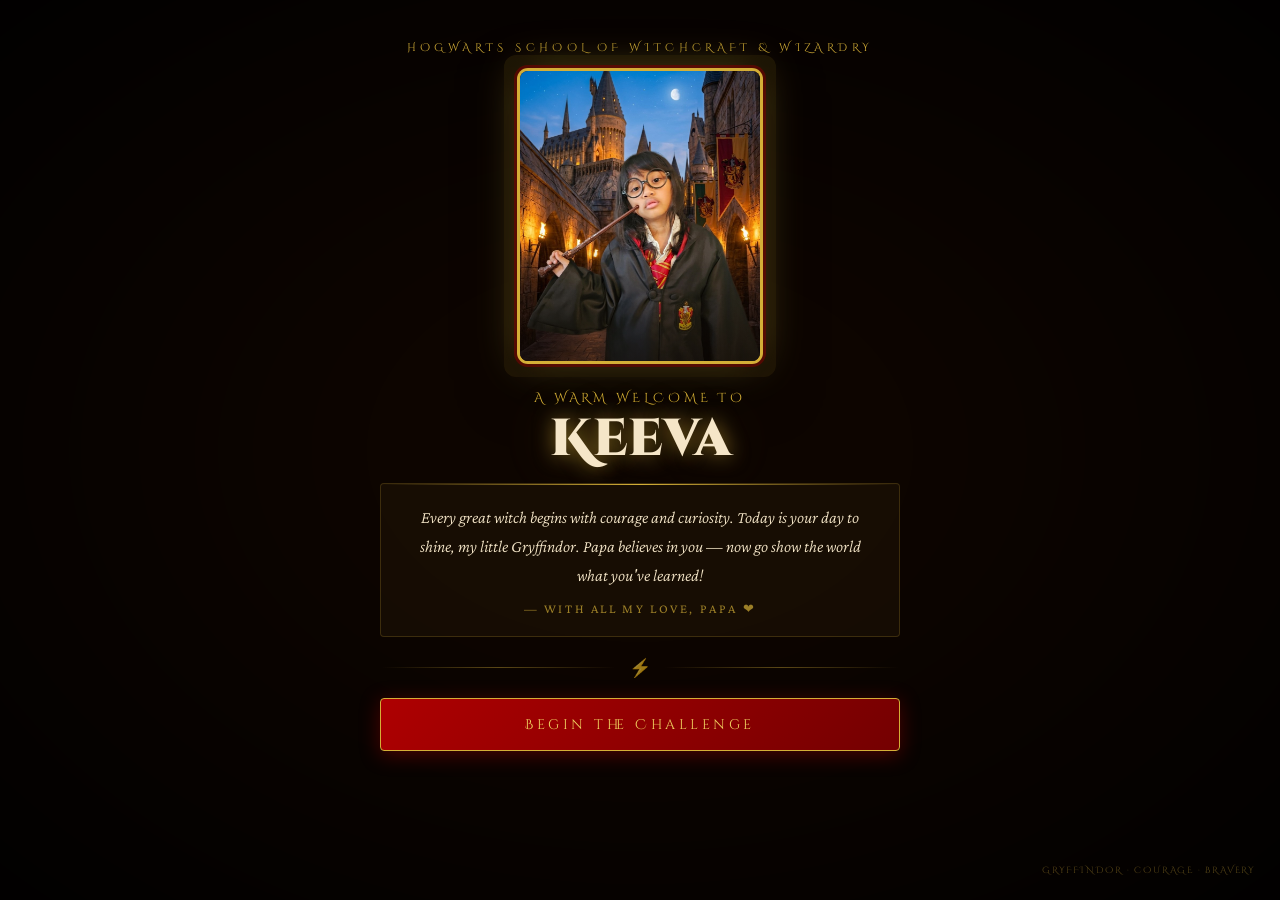
==== commit b291583a: "Add files via upload" ====
--- a/index.html
+++ b/index.html
@@ -1,439 +1,369 @@
 <!DOCTYPE html>
 <html lang="en">
 <head>
-    <meta charset="UTF-8">
-    <meta name="viewport" content="width=device-width, initial-scale=1.0">
-    <title>KeeVa's Quiz - 25 April 2026</title>
-    <style>
-        * { margin: 0; padding: 0; box-sizing: border-box; }
-        body { font-family: -apple-system, BlinkMacSystemFont, 'Segoe UI', Roboto, sans-serif; background: linear-gradient(135deg, #667eea 0%, #764ba2 100%); min-height: 100vh; }
-        .container { max-width: 800px; margin: 0 auto; padding: 20px; }
-        header { text-align: center; color: white; padding: 20px; }
-        header h1 { font-size: 2.2em; text-shadow: 2px 2px 4px rgba(0,0,0,0.3); margin-bottom: 10px; }
-        header .subtitle { font-size: 1.1em; opacity: 0.9; }
-        header .info { font-size: 0.95em; opacity: 0.85; margin-top: 8px; }
-        .score-board { background: rgba(255,255,255,0.15); border-radius: 20px; padding: 15px 25px; margin-top: 15px; display: inline-flex; gap: 30px; font-size: 1.1em; backdrop-filter: blur(10px); }
-        .card { background: white; border-radius: 20px; padding: 25px; margin: 20px 0; box-shadow: 0 10px 40px rgba(0,0,0,0.15); animation: slideIn 0.4s ease-out; }
-        @keyframes slideIn { from { opacity: 0; transform: translateX(30px); } to { opacity: 1; transform: translateX(0); } }
-        .section-label { display: inline-block; padding: 5px 15px; border-radius: 20px; font-size: 0.85em; font-weight: 600; margin-bottom: 15px; }
-        .section-mc { background: #e3f2fd; color: #1565c0; }
-        .section-fill { background: #fff3e0; color: #e65100; }
-        .section-essay { background: #f3e5f5; color: #7b1fa2; }
-        .unit-label { display: inline-block; padding: 3px 10px; background: #f5f5f5; color: #666; border-radius: 10px; font-size: 0.8em; margin-bottom: 15px; }
-        .question { font-size: 1.15em; color: #333; margin-bottom: 20px; line-height: 1.6; white-space: pre-wrap; }
-        .q-image { display: block; max-width: 320px; margin: 0 auto 20px auto; border-radius: 15px; }
-        .options { display: flex; flex-direction: column; gap: 12px; }
-        .option { background: #f8f9fa; border: 3px solid #e9ecef; border-radius: 15px; padding: 15px 20px; cursor: pointer; transition: all 0.3s; font-size: 1.05em; }
-        .option:hover { background: #e3f2fd; border-color: #2196f3; transform: translateX(5px); }
-        .option.correct { background: #c8e6c9; border-color: #4caf50; }
-        .option.wrong { background: #ffcdd2; border-color: #f44336; animation: shake 0.5s; }
-        .option.disabled { pointer-events: none; }
-        @keyframes shake { 0%,100%{transform:translateX(0)} 25%{transform:translateX(-10px)} 75%{transform:translateX(10px)} }
-        .fill-blank input { width: 100%; padding: 15px; border: 3px solid #e9ecef; border-radius: 15px; font-size: 1.1em; margin-bottom: 15px; }
-        .fill-blank input:focus { outline: none; border-color: #ff9800; }
-        .essay textarea { width: 100%; min-height: 120px; padding: 15px; border: 3px solid #e9ecef; border-radius: 15px; font-size: 1.1em; resize: vertical; font-family: inherit; }
-        .btn { background: linear-gradient(135deg, #667eea, #764ba2); color: white; border: none; padding: 15px 40px; border-radius: 30px; font-size: 1.1em; cursor: pointer; margin-top: 20px; transition: transform 0.3s, box-shadow 0.3s; }
-        .btn:hover { transform: scale(1.05); box-shadow: 0 5px 20px rgba(102,126,234,0.4); }
-        .btn:disabled { opacity: 0.5; cursor: not-allowed; transform: none; }
-        .hidden { display: none; }
-        #results { text-align: center; color: white; padding: 40px 20px; }
-        #results h2 { font-size: 2.5em; margin-bottom: 20px; }
-        .final-score { font-size: 3em; font-weight: bold; margin: 20px 0; }
-        .pass-status { font-size: 1.5em; padding: 10px 30px; border-radius: 30px; display: inline-block; margin: 20px 0; }
-        .pass { background: #4caf50; }
-        .fail { background: #f44336; }
-        .review-container { max-height: 60vh; overflow-y: auto; margin-top: 20px; padding: 10px; }
-        .review-item { background: white; border-radius: 15px; padding: 20px; margin: 15px 0; text-align: left; color: #333; }
-        .review-item h4 { margin-bottom: 10px; color: #667eea; }
-        .review-item.correct-review { border-left: 5px solid #4caf50; }
-        .review-item.wrong-review { border-left: 5px solid #f44336; }
-        .user-answer, .correct-answer { margin: 5px 0; padding: 8px 12px; border-radius: 8px; }
-        .user-answer { background: #fff3e0; }
-        .correct-answer { background: #e8f5e9; }
-        .confetti { position: fixed; top: -10px; width: 10px; height: 10px; border-radius: 50%; animation: fall 3s linear forwards; pointer-events: none; z-index: 1000; }
-        @keyframes fall { to { transform: translateY(100vh); opacity: 0; } }
-        .progress-bar { background: rgba(255,255,255,0.2); border-radius: 10px; height: 8px; margin-top: 15px; overflow: hidden; }
-        .progress-fill { background: white; height: 100%; border-radius: 10px; transition: width 0.3s; }
-        .q-num { color: rgba(255,255,255,0.8); font-size: 0.95em; margin-top: 5px; }
-        .next-btn { background: linear-gradient(135deg, #ff6b6b, #4ecdc4); color: white; border: none; padding: 12px 30px; border-radius: 25px; font-size: 1em; cursor: pointer; margin-top: 15px; }
-        .submit-quiz-btn { background: linear-gradient(135deg, #4caf50, #2e7d32); color: white; border: none; padding: 18px 50px; border-radius: 30px; font-size: 1.2em; cursor: pointer; margin-top: 30px; }
-        .points-info { font-size: 0.9em; opacity: 0.9; margin-top: 5px; }
-        .correct-feedback { margin-top: 10px; padding: 10px; background: #e8f5e9; border-radius: 10px; color: #2e7d32; }
-        .wrong-feedback { margin-top: 10px; padding: 10px; background: #ffebee; border-radius: 10px; color: #c62828; }
-        @media (max-width: 768px) {
-            .container { padding: 10px; }
-            header h1 { font-size: 1.6em; }
-            .card { padding: 15px; margin: 10px 0; }
-            .question { font-size: 1em; }
-            .score-board { flex-direction: column; gap: 10px; padding: 10px 15px; }
-        }
-    </style>
+<meta charset="UTF-8">
+<meta name="viewport" content="width=device-width, initial-scale=1.0">
+<title>Welcome, Keeva!</title>
+<link href="https://fonts.googleapis.com/css2?family=Cinzel+Decorative:wght@700;900&family=Crimson+Pro:ital,wght@0,300;0,400;1,300&display=swap" rel="stylesheet">
+<style>
+  :root {
+    --gold: #d4af37;
+    --gold-light: #f0d060;
+    --crimson: #740001;
+    --scarlet: #ae0001;
+    --dark: #0d0500;
+    --parchment: #f5e6c8;
+  }
+
+  * { margin: 0; padding: 0; box-sizing: border-box; }
+
+  body {
+    min-height: 100vh;
+    background: var(--dark);
+    font-family: 'Crimson Pro', serif;
+    overflow-y: auto;
+    display: block;
+    position: relative;
+    padding: 40px 20px;
+    text-align: center;
+  }
+
+  /* Starfield */
+  .stars {
+    position: fixed;
+    inset: 0;
+    pointer-events: none;
+    z-index: 0;
+  }
+  .star {
+    position: absolute;
+    border-radius: 50%;
+    background: white;
+    animation: twinkle var(--d, 3s) ease-in-out infinite;
+    animation-delay: var(--delay, 0s);
+    opacity: 0;
+  }
+  @keyframes twinkle {
+    0%, 100% { opacity: 0; transform: scale(0.8); }
+    50% { opacity: var(--op, 0.8); transform: scale(1.2); }
+  }
+
+  /* Floating magical particles */
+  .particle {
+    position: fixed;
+    pointer-events: none;
+    font-size: 16px;
+    animation: float-up linear infinite;
+    opacity: 0;
+    z-index: 1;
+  }
+  @keyframes float-up {
+    0% { transform: translateY(100vh) rotate(0deg); opacity: 0; }
+    10% { opacity: 1; }
+    90% { opacity: 0.6; }
+    100% { transform: translateY(-20vh) rotate(720deg); opacity: 0; }
+  }
+
+  /* Vignette overlay */
+  .vignette {
+    position: fixed;
+    inset: 0;
+    background: radial-gradient(ellipse at center, transparent 30%, rgba(0,0,0,0.85) 100%);
+    z-index: 1;
+    pointer-events: none;
+  }
+
+  /* Main card */
+  .card {
+    position: relative;
+    z-index: 10;
+    display: flex;
+    flex-direction: column;
+    align-items: center;
+    gap: 0;
+    animation: reveal 1.2s cubic-bezier(0.16, 1, 0.3, 1) both;
+    max-width: 520px;
+    width: 90%;
+    margin: 0 auto;
+  }
+  @keyframes reveal {
+    from { opacity: 0; transform: translateY(40px); }
+    to { opacity: 1; transform: translateY(0); }
+  }
+
+  /* Crest / top decoration */
+  .crest {
+    font-family: 'Cinzel Decorative', serif;
+    font-size: 11px;
+    letter-spacing: 0.4em;
+    color: var(--gold);
+    text-transform: uppercase;
+    opacity: 0.7;
+    margin-bottom: 16px;
+    animation: reveal 1.2s 0.2s both;
+  }
+
+  /* Photo frame */
+  .photo-wrap {
+    position: relative;
+    animation: reveal 1.2s 0.3s both;
+  }
+  .photo-frame {
+    width: 240px;
+    height: 290px;
+    border-radius: 8px;
+    overflow: hidden;
+    position: relative;
+    box-shadow:
+      0 0 0 3px var(--gold),
+      0 0 0 6px rgba(116,0,1,0.6),
+      0 0 40px rgba(212,175,55,0.4),
+      0 20px 60px rgba(0,0,0,0.8);
+  }
+  .photo-frame img {
+    width: 100%;
+    height: 100%;
+    object-fit: cover;
+    object-position: center top;
+    display: block;
+  }
+  .photo-frame::after {
+    content: '';
+    position: absolute;
+    inset: 0;
+    background: linear-gradient(to bottom, transparent 60%, rgba(13,5,0,0.6) 100%);
+  }
+
+  /* Corner ornaments */
+  .corner {
+    position: absolute;
+    width: 24px;
+    height: 24px;
+    border-color: var(--gold);
+    border-style: solid;
+    opacity: 0.8;
+    z-index: 2;
+  }
+  .corner.tl { top: -6px; left: -6px; border-width: 2px 0 0 2px; }
+  .corner.tr { top: -6px; right: -6px; border-width: 2px 2px 0 0; }
+  .corner.bl { bottom: -6px; left: -6px; border-width: 0 0 2px 2px; }
+  .corner.br { bottom: -6px; right: -6px; border-width: 0 2px 2px 0; }
+
+  /* Glow ring */
+  .glow-ring {
+    position: absolute;
+    inset: -16px;
+    border-radius: 12px;
+    background: transparent;
+    box-shadow: inset 0 0 30px rgba(212,175,55,0.15);
+    pointer-events: none;
+  }
+
+  /* Headline */
+  .headline {
+    margin-top: 28px;
+    text-align: center;
+    animation: reveal 1.2s 0.5s both;
+  }
+  .welcome-line {
+    font-family: 'Cinzel Decorative', serif;
+    font-size: 13px;
+    letter-spacing: 0.3em;
+    color: var(--gold);
+    text-transform: uppercase;
+    display: block;
+    margin-bottom: 6px;
+  }
+  .name {
+    font-family: 'Cinzel Decorative', serif;
+    font-size: clamp(36px, 8vw, 52px);
+    font-weight: 900;
+    color: var(--parchment);
+    line-height: 1;
+    text-shadow:
+      0 0 20px rgba(212,175,55,0.6),
+      0 0 60px rgba(212,175,55,0.2);
+    display: block;
+  }
+
+  /* Message from dad */
+  .message {
+    margin-top: 18px;
+    padding: 20px 28px;
+    background: rgba(212,175,55,0.05);
+    border: 1px solid rgba(212,175,55,0.2);
+    border-radius: 4px;
+    text-align: center;
+    animation: reveal 1.2s 0.7s both;
+    position: relative;
+    overflow: hidden;
+  }
+  .message::before {
+    content: '';
+    position: absolute;
+    top: 0; left: 0; right: 0;
+    height: 1px;
+    background: linear-gradient(90deg, transparent, var(--gold), transparent);
+  }
+  .message p {
+    font-size: 17px;
+    line-height: 1.7;
+    color: var(--parchment);
+    font-style: italic;
+    font-weight: 300;
+  }
+  .message .sig {
+    margin-top: 10px;
+    font-size: 13px;
+    letter-spacing: 0.2em;
+    color: var(--gold);
+    font-style: normal;
+    text-transform: uppercase;
+    opacity: 0.7;
+  }
+
+  /* Divider */
+  .divider {
+    margin: 20px 0;
+    display: flex;
+    align-items: center;
+    gap: 12px;
+    width: 100%;
+    animation: reveal 1.2s 0.8s both;
+  }
+  .divider-line {
+    flex: 1;
+    height: 1px;
+    background: linear-gradient(90deg, transparent, rgba(212,175,55,0.4), transparent);
+  }
+  .divider-icon {
+    color: var(--gold);
+    font-size: 18px;
+    opacity: 0.6;
+  }
+
+  /* CTA Button */
+  .cta {
+    animation: reveal 1.2s 0.9s both;
+    text-decoration: none;
+    display: block;
+    width: 100%;
+  }
+  .cta-btn {
+    width: 100%;
+    padding: 16px 40px;
+    background: linear-gradient(135deg, var(--scarlet) 0%, var(--crimson) 100%);
+    border: 1px solid var(--gold);
+    border-radius: 4px;
+    color: var(--gold-light);
+    font-family: 'Cinzel Decorative', serif;
+    font-size: 14px;
+    letter-spacing: 0.25em;
+    cursor: pointer;
+    position: relative;
+    overflow: hidden;
+    transition: all 0.3s ease;
+    box-shadow: 0 4px 20px rgba(174,0,1,0.4), 0 0 0 0 rgba(212,175,55,0);
+  }
+  .cta-btn::before {
+    content: '';
+    position: absolute;
+    inset: 0;
+    background: linear-gradient(135deg, rgba(212,175,55,0.15), transparent);
+    opacity: 0;
+    transition: opacity 0.3s;
+  }
+  .cta-btn:hover {
+    transform: translateY(-2px);
+    box-shadow: 0 8px 30px rgba(174,0,1,0.6), 0 0 20px rgba(212,175,55,0.3);
+  }
+  .cta-btn:hover::before { opacity: 1; }
+  .cta-btn:active { transform: translateY(0); }
+
+  /* House badge */
+  .house-badge {
+    position: fixed;
+    bottom: 24px;
+    right: 24px;
+    font-family: 'Cinzel Decorative', serif;
+    font-size: 9px;
+    letter-spacing: 0.2em;
+    color: rgba(212,175,55,0.4);
+    text-transform: uppercase;
+    z-index: 10;
+  }
+</style>
 </head>
 <body>
-    <div class="container">
-        <header>
-            <h1>📚 KeeVa's Maths Quiz!</h1>
-            <p class="subtitle">P2 | Unit 11: Volume + Unit 12: Picture Graphs</p>
-            <p class="info">25 April 2026</p>
-            <div class="score-board">
-                <span>Score: <strong id="score">0</strong>/100</span>
-                <span>Question: <strong id="q-num">1</strong>/55</span>
-            </div>
-            <div class="progress-bar"><div class="progress-fill" id="progress" style="width:0%"></div></div>
-            <p class="points-info">MC: 2pts (30 questions) | Fill: 2pts (20 questions) | Essay: Submit for Review (5 questions)</p>
-        </header>
-        <main id="quiz-container"></main>
-        <div id="results" class="hidden"></div>
+
+<div class="stars" id="stars"></div>
+<div class="vignette"></div>
+
+<!-- Floating magical particles -->
+<div class="particle" style="left:8%;animation-duration:8s;animation-delay:0s;">✦</div>
+<div class="particle" style="left:22%;animation-duration:11s;animation-delay:2s;">⋆</div>
+<div class="particle" style="left:40%;animation-duration:9s;animation-delay:4s;">✧</div>
+<div class="particle" style="left:60%;animation-duration:13s;animation-delay:1s;">✦</div>
+<div class="particle" style="left:75%;animation-duration:7s;animation-delay:3s;">⋆</div>
+<div class="particle" style="left:88%;animation-duration:10s;animation-delay:5s;">✧</div>
+<div class="particle" style="left:15%;animation-duration:12s;animation-delay:6s;">✦</div>
+<div class="particle" style="left:50%;animation-duration:8.5s;animation-delay:7s;">⋆</div>
+
+<div class="card">
+  <div class="crest">Hogwarts School of Witchcraft & Wizardry</div>
+
+  <div class="photo-wrap">
+    <div class="glow-ring"></div>
+    <div class="photo-frame">
+      <div class="corner tl"></div>
+      <div class="corner tr"></div>
+      <div class="corner bl"></div>
+      <div class="corner br"></div>
+      <img src="[data-uri]" alt="Keeva">
     </div>
-
-    <script>
-    const quizData = {
-        title: "25 April 2026",
-        passingScore: 85,
-        questions: [
-            // ==================== MULTIPLE CHOICE (30 questions) ====================
-            // Q1 (MC, Volume, IMAGE)
-            { type: "mc", unit: "Unit 11: Volume", q: "Water from three different containers was poured into same-size glasses. Container A filled 7 glasses. Container B filled 4 glasses. Container C filled 9 glasses. Which container had the GREATEST volume of water?", options: ["Container A", "Container B", "Container C", "Cannot tell"], answer: 2, image: "https://storage.imagerouter.io/8e553e20-e148-4861-9169-656c435bd073.webp" },
-            // Q2 (MC)
-            { type: "mc", unit: "Unit 11: Volume", q: "What is volume measured in?", options: ["Grams", "Litres", "Metres", "Seconds"], answer: 1 },
-            // Q3 (MC)
-            { type: "mc", unit: "Unit 11: Volume", q: "Tank A has 5 units of water. Tank B has 3 units of water. Tank C has 8 units of water. Which tank has the SMALLEST volume?", options: ["Tank A", "Tank B", "Tank C", "Cannot tell"], answer: 1 },
-            // Q4 (MC)
-            { type: "mc", unit: "Unit 11: Volume", q: "Jar A contains 6 litres of water. Jar B contains 9 litres of water. Jar C contains 4 litres of water. Arrange the jars from GREATEST volume to SMALLEST volume.", options: ["A, B, C", "B, A, C", "C, B, A", "B, C, A"], answer: 1 },
-            // Q5 (MC)
-            { type: "mc", unit: "Unit 11: Volume", q: "Ben has a bottle with 4 litres of juice. Amy has a bottle with 6 litres of juice. How many more litres of juice does Amy have than Ben?", options: ["2L", "10L", "24L", "1L"], answer: 0 },
-            // Q6 (MC)
-            { type: "mc", unit: "Unit 11: Volume", q: "A petrol tank had 23 litres of petrol at first. Ms Aini pumped 26 litres of petrol into the tank. How much petrol was there in the tank altogether?", options: ["49L", "3L", "46L", "48L"], answer: 0 },
-            // Q7 (MC)
-            { type: "mc", unit: "Unit 11: Volume", q: "Kai drinks 3 litres of water every day. How many litres of water does he drink from Monday to Friday?", options: ["8L", "15L", "12L", "5L"], answer: 1 },
-            // Q8 (MC, IMAGE)
-            { type: "mc", unit: "Unit 11: Volume", q: "Look at the measuring jug shown. Each marking represents 1 litre. What volume of liquid is in the jug?", options: ["5L", "6L", "7L", "8L"], answer: 2, image: "https://storage.imagerouter.io/52558855-5aec-4516-bf49-b5ab3251dcc3.webp" },
-            // Q9 (MC)
-            { type: "mc", unit: "Unit 11: Volume", q: "Gary delivers 6 litres of milk to each of 4 families. How many litres of milk does Gary deliver in all?", options: ["24L", "10L", "2L", "67L"], answer: 0 },
-            // Q10 (MC)
-            { type: "mc", unit: "Unit 11: Volume", q: "Alex and Marie sold 80 litres of lemonade in total. Marie sold 34 litres of lemonade. How many litres of lemonade did Alex sell?", options: ["46L", "114L", "54L", "44L"], answer: 0 },
-            // Q11 (MC)
-            { type: "mc", unit: "Unit 11: Volume", q: "Bella sold a total of 24 litres of juice over 3 days. She sold an equal amount each day. How many litres of juice did Bella sell each day?", options: ["6L", "8L", "7L", "12L"], answer: 1 },
-            // Q12 (MC)
-            { type: "mc", unit: "Unit 11: Volume", q: "Tank A contains 247 litres of water. Tank B contains 192 litres of water less than Tank A. How many litres does Tank B contain?", options: ["55L", "145L", "65L", "53L"], answer: 0 },
-            // Q13 (MC)
-            { type: "mc", unit: "Unit 11: Volume", q: "Container A has 8 units of water. Container B has 6 units of water. Container C has 11 units of water. Which is TRUE?", options: ["A > B", "B > C", "C > A", "A > C"], answer: 2 },
-            // Q14 (MC)
-            { type: "mc", unit: "Unit 12: Picture Graphs", q: "The picture graph shows time spent on activities. Each circle = 10 minutes. Swimming = 3 circles, Reading = 3 circles, Painting = 2.5 circles, Cycling = 4 circles, Homework = 5 circles. Which activity took the MOST time?", options: ["Swimming", "Reading", "Cycling", "Homework"], answer: 3 },
-            // Q15 (MC)
-            { type: "mc", unit: "Unit 12: Picture Graphs", q: "Kai makes a tally chart for insects: Butterfly = 8 tally marks, Grasshopper = 12 tally marks, Caterpillar = 16 tally marks. Each diamond in the picture graph = 4 insects. How many diamonds should be drawn for Butterflies?", options: ["4", "2", "8", "32"], answer: 1 },
-            // Q16 (MC, IMAGE)
-            { type: "mc", unit: "Unit 12: Picture Graphs", q: "The picture graph shows the number of fishballs five children ate in a month. Each circle stands for 3 fishballs. Who ate the GREATEST number of fishballs?\n\nAisha: 5 circles | Ben: 3 circles | Chris: 6 circles | Dinesh: 4 circles | Ella: 2 circles", options: ["Aisha", "Ben", "Chris", "Dinesh"], answer: 2, image: "https://storage.imagerouter.io/db9c84bf-c7c2-4605-8bf4-c972e4ca5e0a.webp" },
-            // Q17 (MC)
-            { type: "mc", unit: "Unit 12: Picture Graphs", q: "The picture graph shows the number of fruits Min bought. Each triangle = 2 fruits. Apples = 6 triangles, Mangoes = 7.5 triangles, Pears = 4 triangles, Oranges = 3 triangles. Which fruit did Min buy the MOST of?", options: ["Apples", "Mangoes", "Pears", "Oranges"], answer: 1 },
-            // Q18 (MC)
-            { type: "mc", unit: "Unit 12: Picture Graphs", q: "The picture graph shows the number of cans four children collected. Each star = 4 cans. Paul = 9 stars, Raj = 7 stars, Sue = 10 stars, Lin = 6 stars. Who collected the MOST cans?", options: ["Paul", "Raj", "Sue", "Lin"], answer: 2 },
-            // Q19 (MC)
-            { type: "mc", unit: "Unit 12: Picture Graphs", q: "The picture graph shows the number of tokens four children have. Each circle = 10 tokens. Dan = 3 circles, Carl = 2 circles, Aida = 4 circles, Belle = 5 circles. How many MORE tokens does Belle have than Aida?", options: ["10 tokens", "50 tokens", "5 tokens", "1 token"], answer: 0 },
-            // Q20 (MC)
-            { type: "mc", unit: "Unit 12: Picture Graphs", q: "A tally chart shows: Swimming = 12 tally marks, Cycling = 8 tally marks, Running = 16 tally marks. Each star in the picture graph = 4 children. How many stars should be drawn for Swimming?", options: ["12", "3", "4", "8"], answer: 1 },
-            // Q21 (MC)
-            { type: "mc", unit: "Unit 12: Picture Graphs", q: "The picture graph shows pupils' bed times. Each circle = 4 pupils. 8:00 pm = 2 circles, 8:30 pm = 3 circles, 9:00 pm = 4 circles, 9:30 pm = 6 circles. How many pupils go to bed at 9:30 pm?", options: ["6 pupils", "24 pupils", "4 pupils", "2 pupils"], answer: 1 },
-            // Q22 (MC)
-            { type: "mc", unit: "Unit 11: Volume", q: "A chef bought 40 litres of cooking oil. He used 32 litres. How much cooking oil does he have left?", options: ["8L", "12L", "6L", "72L"], answer: 0 },
-            // Q23 (MC)
-            { type: "mc", unit: "Unit 11: Volume", q: "Farah collected 36 litres of rainwater and poured it equally into 4 pails. How many litres were in each pail?", options: ["6L", "9L", "8L", "4L"], answer: 1 },
-            // Q24 (MC)
-            { type: "mc", unit: "Unit 11: Volume", q: "Greg buys 8 bottles of oil. Each bottle contains 2 litres. How many litres of oil does Greg buy in all?", options: ["10L", "16L", "8L", "14L"], answer: 1 },
-            // Q25 (MC)
-            { type: "mc", unit: "Unit 11: Volume", q: "Zara had 154 litres of water. Lill had 108 litres of water. How many litres of water did they have in TOTAL?", options: ["252L", "262L", "242L", "246L"], answer: 1 },
-            // Q26 (MC)
-            { type: "mc", unit: "Unit 11: Volume", q: "Container A has 95 litres. Container B has 53 litres more than Container A. How many litres does Container B have?", options: ["142L", "148L", "138L", "152L"], answer: 1 },
-            // Q27 (MC)
-            { type: "mc", unit: "Unit 11: Volume", q: "A painter buys 35 litres of paint in total. Each tin holds 5 litres. How many tins of paint does the painter buy?", options: ["5 tins", "7 tins", "6 tins", "8 tins"], answer: 1 },
-            // Q28 (MC)
-            { type: "mc", unit: "Unit 11: Volume", q: "Mr Tan has 112 litres of paint. Mr Adil has 59 litres less than Mr Tan. How many litres does Mr Adil have?", options: ["53L", "63L", "43L", "57L"], answer: 0 },
-            // Q29 (MC)
-            { type: "mc", unit: "Unit 11: Volume", q: "Container P has 12 litres. Container Q has 7 litres. How many more litres does Container P have than Container Q?", options: ["5L", "19L", "7L", "17L"], answer: 0 },
-            // Q30 (MC)
-            { type: "mc", unit: "Unit 11: Volume", q: "Arrange these volumes from GREATEST to LEAST: 4L, 9L, 1L, 7L.", options: ["9L, 7L, 4L, 1L", "1L, 4L, 7L, 9L", "7L, 9L, 1L, 4L", "4L, 1L, 7L, 9L"], answer: 0 },
-
-            // ==================== FILL IN THE BLANK (20 questions) ====================
-            // Q31 (Fill)
-            { type: "fill", unit: "Unit 11: Volume", q: "Container X has 7 glasses of water. Container Y has 3 glasses of water. Container X has _______ more glasses of water than Container Y.", answer: "4" },
-            // Q32 (Fill)
-            { type: "fill", unit: "Unit 11: Volume", q: "Tank P has 8 units of water. Tank Q has 5 units of water. Tank P has _______ more units of water than Tank Q.", answer: "3" },
-            // Q33 (Fill)
-            { type: "fill", unit: "Unit 11: Volume", q: "Arrange these volumes from GREATEST to LEAST: 9L, 3L, 7L. Write the answer as: ___, ___, ___", answer: "9L, 7L, 3L" },
-            // Q34 (Fill)
-            { type: "fill", unit: "Unit 12: Picture Graphs", q: "In the time graph, Swimming = 3 circles. Each circle = 10 minutes. Sam spent _______ minutes swimming.", answer: "30" },
-            // Q35 (Fill)
-            { type: "fill", unit: "Unit 12: Picture Graphs", q: "In the same time graph, Cycling = 4 circles. Each circle = 10 minutes. Sam spent _______ minutes cycling.", answer: "40" },
-            // Q36 (Fill)
-            { type: "fill", unit: "Unit 12: Picture Graphs", q: "In the same time graph, Painting is shown as 2 full circles and 1 half circle. Each circle = 10 minutes. Sam spent _______ minutes painting.", answer: "25" },
-            // Q37 (Fill)
-            { type: "fill", unit: "Unit 12: Picture Graphs", q: "Reading = 3 circles and Cycling = 4 circles. Each circle = 10 minutes. Sam spent _______ more minutes cycling than reading.", answer: "10" },
-            // Q38 (Fill)
-            { type: "fill", unit: "Unit 12: Picture Graphs", q: "Swimming = 3 circles and Cycling = 4 circles. Each circle = 10 minutes. Sam spent a total of _______ minutes on swimming and cycling.", answer: "70" },
-            // Q39 (Fill)
-            { type: "fill", unit: "Unit 12: Picture Graphs", q: "Reading = 3 circles and Homework = 5 circles. Each circle = 10 minutes. Sam spent a total of _______ minutes on reading and homework.", answer: "80" },
-            // Q40 (Fill)
-            { type: "fill", unit: "Unit 12: Picture Graphs", q: "In the insect survey, Grasshopper = 12 tally marks. Each diamond = 4 insects. _______ diamonds should be drawn for Grasshoppers.", answer: "3" },
-            // Q41 (Fill)
-            { type: "fill", unit: "Unit 12: Picture Graphs", q: "In the same insect survey, Caterpillar = 16 tally marks. Each diamond = 4 insects. _______ diamonds should be drawn for Caterpillars.", answer: "4" },
-            // Q42 (Fill)
-            { type: "fill", unit: "Unit 12: Picture Graphs", q: "In the cans graph, Lin has 6 stars. Each star = 4 cans. Lin collected _______ cans.", answer: "24" },
-            // Q43 (Fill)
-            { type: "fill", unit: "Unit 12: Picture Graphs", q: "In the same cans graph, Raj has 7 stars. Each star = 4 cans. Raj collected _______ cans.", answer: "28" },
-            // Q44 (Fill)
-            { type: "fill", unit: "Unit 12: Picture Graphs", q: "Sue has 10 stars and Raj has 7 stars. Each star = 4 cans. Sue collected _______ more cans than Raj.", answer: "12" },
-            // Q45 (Fill)
-            { type: "fill", unit: "Unit 12: Picture Graphs", q: "Paul collected 9 stars. Each star = 4 cans. Paul collected _______ cans.", answer: "36" },
-            // Q46 (Fill)
-            { type: "fill", unit: "Unit 12: Picture Graphs", q: "Dan has 3 circles. Each circle = 10 tokens. Dan has _______ tokens.", answer: "30" },
-            // Q47 (Fill)
-            { type: "fill", unit: "Unit 12: Picture Graphs", q: "Carl has 2 circles. Each circle = 10 tokens. Carl has _______ tokens.", answer: "20" },
-            // Q48 (Fill)
-            { type: "fill", unit: "Unit 12: Picture Graphs", q: "In the bedtimes graph, 9:30 pm = 6 circles. Each circle = 4 pupils. _______ pupils go to bed at 9:30 pm.", answer: "24" },
-            // Q49 (Fill)
-            { type: "fill", unit: "Unit 12: Picture Graphs", q: "In the bedtimes graph, 8:30 pm = 3 circles and 9:00 pm = 4 circles. Each circle = 4 pupils. _______ more pupils go to bed at 9:00 pm than at 8:30 pm.", answer: "4" },
-            // Q50 (Fill)
-            { type: "fill", unit: "Unit 12: Picture Graphs", q: "Arrange these picture graph counts from GREATEST to LEAST: swimming 12 tally (star=4), cycling 8 tally (star=4), running 16 tally (star=4). In symbols: Swimming = 3 stars, Cycling = 2 stars, Running = 4 stars. Write: ___, ___, ___", answer: "4 stars (Running), 3 stars (Swimming), 2 stars (Cycling)" },
-
-            // ==================== ESSAY (5 questions) ====================
-            // Q51 (Essay)
-            { type: "essay", unit: "Unit 11: Volume", q: "Volume Word Problem.\nA petrol tank had 23 litres of petrol. Ms Aini pumped 26 litres more into the tank. Then, Ben used 15 litres from the tank. How much petrol is left in the tank?\nShow your working.", answer: "23 + 26 = 49 litres\n49 - 15 = 34 litres\nAnswer: 34 litres" },
-            // Q52 (Essay)
-            { type: "essay", unit: "Unit 12: Picture Graphs", q: "Picture Graph Analysis.\nThe picture graph shows the number of books read by four children in a month. Each circle = 5 books.\nAmy = 4 circles, Ben = 6 circles, Chloe = 3 circles, Dan = 8 circles.\nAnswer these questions:\n(a) How many books did Ben read?\n(b) Who read the most books?\n(c) How many more books did Dan read than Amy?\n(d) How many books did they read in total?", answer: "(a) 6 x 5 = 30 books\n(b) Dan (8 x 5 = 40 books)\n(c) Dan: 40, Amy: 20, difference = 20 more books\n(d) Amy: 20 + Ben: 30 + Chloe: 15 + Dan: 40 = 105 books total" },
-            // Q53 (Essay)
-            { type: "essay", unit: "Unit 11: Volume", q: "Volume Comparison.\nContainer A has 47 litres of water. Container B has 29 litres of water. Container C has 58 litres of water.\n(a) Which container has the most water?\n(b) Which container has the least water?\n(c) What is the difference between the most and the least?", answer: "(a) Container C has the most (58 litres)\n(b) Container B has the least (29 litres)\n(c) 58 - 29 = 29 litres difference" },
-            // Q54 (Essay)
-            { type: "essay", unit: "Unit 12: Picture Graphs", q: "Picture Graph Interpretation.\nA picture graph shows the number of pets owned by students:\nEach circle = 2 pets\nAmy = 5 circles, Ben = 7 circles, Chris = 3 circles, Daisy = 6 circles\nAnswer:\n(a) How many pets does Ben have?\n(b) How many more pets does Daisy have than Amy?\n(c) How many pets do they have in total?", answer: "(a) Ben: 7 x 2 = 14 pets\n(b) Daisy: 12, Amy: 10, difference = 2 more pets\n(c) Amy: 10 + Ben: 14 + Chris: 6 + Daisy: 12 = 42 pets total" },
-            // Q55 (Essay)
-            { type: "essay", unit: "Unit 11: Volume", q: "Multi-Step Volume Problem.\nA water tank contains 85 litres of water. Fam uses 23 litres. Then, another 38 litres is poured into the tank.\n(a) How much water is in the tank now?\n(b) If Fam uses another 17 litres, how much water is left?\nShow your working for each step.", answer: "(a) 85 - 23 = 62 litres\n62 + 38 = 100 litres\n(b) 100 - 17 = 83 litres\nFinal answer: 83 litres" }
-        ]
-    };
-
-    let state = {
-        score: 0,
-        currentQ: 0,
-        answers: [],
-        answered: new Set()
-    };
-    
-    function getPointsForType(type) {
-        if (type === 'mc') return 2;
-        if (type === 'fill') return 2;
-        if (type === 'essay') return 0;
-        return 2;
-    }
-    
-    function renderQuestion() {
-        const q = quizData.questions[state.currentQ];
-        const container = document.getElementById('quiz-container');
-        const total = quizData.questions.length;
-        const progress = ((state.currentQ) / total) * 100;
-        
-        document.getElementById('q-num').textContent = state.currentQ + 1;
-        document.getElementById('progress').style.width = progress + '%';
-        
-        let sectionClass = q.type === 'mc' ? 'section-mc' : q.type === 'fill' ? 'section-fill' : 'section-essay';
-        let sectionLabel = q.type === 'mc' ? 'Multiple Choice' : q.type === 'fill' ? 'Fill in the Blank' : 'Essay';
-        let points = getPointsForType(q.type);
-        
-        let html = `<div class="card">`;
-        if (q.image) {
-            html += `<img src="${q.image}" alt="Question image" class="q-image">`;
-        }
-        html += `<span class="section-label ${sectionClass}">${sectionLabel} (${points} pts)</span>`;
-        if (q.unit) html += `<span class="unit-label">${q.unit}</span>`;
-        html += `<div class="question">${q.q}</div>`;
-        
-        if (q.type === 'mc') {
-            html += `<div class="options">`;
-            const letters = ['A', 'B', 'C', 'D'];
-            q.options.forEach((opt, i) => {
-                html += `<div class="option" onclick="selectMC(this, ${i})">${letters[i]}. ${opt}</div>`;
-            });
-            html += `</div><button class="next-btn" id="nextBtn" onclick="nextQ()" disabled>Next</button>`;
-        } else if (q.type === 'fill') {
-            html += `<div class="fill-blank"><input type="text" id="fillInput" placeholder="Type your answer..." onkeypress="if(event.key==='Enter')checkFill()"></div>`;
-            html += `<button class="next-btn" onclick="checkFill()">Check</button>`;
-        } else if (q.type === 'essay') {
-            html += `<div class="essay"><textarea id="essayInput" placeholder="Write your answer here..."></textarea></div>`;
-            html += `<button class="next-btn" onclick="nextQ()">Next</button>`;
-        }
-        
-        html += `</div>`;
-        container.innerHTML = html;
-        
-        if (state.currentQ === total - 1) {
-            const card = container.querySelector('.card');
-            const submitBtn = document.createElement('button');
-            submitBtn.className = 'submit-quiz-btn';
-            submitBtn.textContent = 'Submit Quiz';
-            submitBtn.onclick = showResults;
-            card.appendChild(submitBtn);
-        }
-    }
-    
-    function selectMC(el, idx) {
-        const q = quizData.questions[state.currentQ];
-        document.querySelectorAll('.option').forEach(o => { o.classList.add('disabled'); o.onclick = null; });
-        state.answers[state.currentQ] = idx;
-        state.answered.add(state.currentQ);
-        
-        if (idx === q.answer) {
-            el.classList.add('correct');
-            state.score += 2;
-            document.getElementById('score').textContent = state.score;
-            createConfetti();
-        } else {
-            el.classList.add('wrong');
-            document.querySelectorAll('.option')[q.answer].classList.add('correct');
-        }
-        document.getElementById('nextBtn').disabled = false;
-    }
-    
-    function checkFill() {
-        const input = document.getElementById('fillInput');
-        const q = quizData.questions[state.currentQ];
-        const userAns = input.value.trim().toLowerCase();
-        const correct = q.answer.toLowerCase();
-        
-        state.answers[state.currentQ] = input.value;
-        state.answered.add(state.currentQ);
-        input.disabled = true;
-        
-        const card = input.parentElement.parentElement;
-        
-        if (userAns === correct) {
-            state.score += 2;
-            document.getElementById('score').textContent = state.score;
-            input.style.borderColor = '#4caf50';
-            createConfetti();
-            const feedback = document.createElement('div');
-            feedback.className = 'correct-feedback';
-            feedback.textContent = 'Correct! Well done!';
-            card.appendChild(feedback);
-        } else {
-            input.style.borderColor = '#f44336';
-            const feedback = document.createElement('div');
-            feedback.className = 'wrong-feedback';
-            feedback.textContent = 'Incorrect. The correct answer is: ' + q.answer;
-            card.appendChild(feedback);
-        }
-        
-        setTimeout(nextQ, 2000);
-    }
-    
-    function nextQ() {
-        if (quizData.questions[state.currentQ].type === 'essay') {
-            const essayInput = document.getElementById('essayInput');
-            if (essayInput) {
-                state.answers[state.currentQ] = essayInput.value;
-            }
-        }
-        
-        state.currentQ++;
-        if (state.currentQ < quizData.questions.length) {
-            renderQuestion();
-        } else {
-            showResults();
-        }
-    }
-    
-    function createConfetti() {
-        const colors = ['#ff6b6b', '#4ecdc4', '#ffe66d', '#95e1d3', '#f38181', '#aa96da'];
-        for (let i = 0; i < 30; i++) {
-            setTimeout(() => {
-                const confetti = document.createElement('div');
-                confetti.className = 'confetti';
-                confetti.style.left = Math.random() * 100 + 'vw';
-                confetti.style.background = colors[Math.floor(Math.random() * colors.length)];
-                confetti.style.animationDuration = (2 + Math.random() * 2) + 's';
-                document.body.appendChild(confetti);
-                setTimeout(() => confetti.remove(), 4000);
-            }, i * 30);
-        }
-    }
-    
-    function showResults() {
-        document.getElementById('quiz-container').innerHTML = '';
-        const total = quizData.questions.length;
-        const percentage = Math.round((state.score / 100) * 100);
-        const passed = percentage >= quizData.passingScore;
-        
-        let html = `<div id="results"><h2>${passed ? 'CONGRATULATIONS!' : 'Good Try!'}</h2>`;
-        html += `<div class="final-score">${state.score}/100 (${percentage}%)</div>`;
-        html += `<div class="pass-status ${passed ? 'pass' : 'fail'}">${passed ? 'PASSED! (85% to pass)' : 'Not quite (85% to pass)'}</div>`;
-        html += '<button class="btn" onclick="showReview()">Review Answers</button>';
-        html += '<button class="btn" style="margin-left:10px" onclick="restartQuiz()">Try Again</button>';
-        
-        html += '<div id="review-section" class="hidden" style="margin-top:40px;text-align:left">';
-        html += '<div class="review-container"><h3 style="color:white;margin-bottom:20px">Full Review</h3>';
-        
-        html += '<div style="background:white;border-radius:15px;padding:20px;margin:15px 0"><h4 style="color:#1565c0">Multiple Choice (30 questions, 2pts each = 60pts)</h4>';
-        let mcNum = 0;
-        quizData.questions.forEach((q, i) => {
-            if (q.type !== 'mc') return;
-            mcNum++;
-            const isCorrect = state.answers[i] === q.answer;
-            html += `<div class="review-item ${isCorrect ? 'correct-review' : 'wrong-review'}">
-                <h4>Q${mcNum}. ${q.q.substring(0, 100)}${q.q.length > 100 ? '...' : ''}</h4>
-                <div class="user-answer">Your answer: ${q.options[state.answers[i]] || 'Not answered'}</div>
-                <div class="correct-answer">Correct: ${q.options[q.answer]}</div>
-            </div>`;
-        });
-        html += '</div>';
-        
-        html += '<div style="background:white;border-radius:15px;padding:20px;margin:15px 0"><h4 style="color:#e65100">Fill in the Blank (20 questions, 2pts each = 40pts)</h4>';
-        let fillNum = 0;
-        quizData.questions.forEach((q, i) => {
-            if (q.type !== 'fill') return;
-            fillNum++;
-            const userAns = state.answers[i] || 'Not answered';
-            const isCorrect = (userAns.toString().toLowerCase().trim() === q.answer.toLowerCase().trim());
-            html += `<div class="review-item ${isCorrect ? 'correct-review' : 'wrong-review'}">
-                <h4>Q${fillNum}. ${q.q.substring(0, 100)}${q.q.length > 100 ? '...' : ''}</h4>
-                <div class="user-answer">Your answer: ${userAns}</div>
-                <div class="correct-answer">Correct: ${q.answer}</div>
-            </div>`;
-        });
-        html += '</div>';
-        
-        html += '<div style="background:white;border-radius:15px;padding:20px;margin:15px 0"><h4 style="color:#7b1fa2">Essay (5 questions - Submit for Review)</h4>';
-        let essayNum = 0;
-        quizData.questions.forEach((q, i) => {
-            if (q.type !== 'essay') return;
-            essayNum++;
-            html += `<div class="review-item">
-                <h4>Essay ${essayNum}. ${q.q.substring(0, 100)}${q.q.length > 100 ? '...' : ''}</h4>
-                <div class="user-answer">Your answer:<br>${state.answers[i] || 'Not answered'}</div>
-                <div class="correct-answer">Model Answer: ${q.answer}</div>
-            </div>`;
-        });
-        html += '</div>';
-        
-        html += '</div></div></div>';
-        
-        document.getElementById('results').innerHTML = html;
-        document.getElementById('results').classList.remove('hidden');
-        
-        if (passed) {
-            setTimeout(() => createConfetti(), 500);
-            setTimeout(() => createConfetti(), 1000);
-        }
-    }
-    
-    function showReview() {
-        document.getElementById('review-section').classList.toggle('hidden');
-    }
-    
-    function restartQuiz() {
-        state = { score: 0, currentQ: 0, answers: [], answered: new Set() };
-        document.getElementById('score').textContent = '0';
-        document.getElementById('results').classList.add('hidden');
-        document.getElementById('results').innerHTML = '';
-        renderQuestion();
-    }
-    
-    renderQuestion();
-    </script>
+  </div>
+
+  <div class="headline">
+    <span class="welcome-line">A warm welcome to</span>
+    <span class="name">Keeva</span>
+  </div>
+
+  <div class="message">
+    <p>Every great witch begins with courage and curiosity. Today is your day to shine, my little Gryffindor. Papa believes in you — now go show the world what you've learned!</p>
+    <div class="sig">— With all my love, Papa ❤</div>
+  </div>
+
+  <div class="divider">
+    <div class="divider-line"></div>
+    <span class="divider-icon">⚡</span>
+    <div class="divider-line"></div>
+  </div>
+
+  <a href="quiz.html" class="cta">
+    <button class="cta-btn">Begin the Challenge</button>
+  </a>
+</div>
+
+<div class="house-badge">Gryffindor · Courage · Bravery</div>
+
+<script>
+  // Generate starfield
+  const starsEl = document.getElementById('stars');
+  for (let i = 0; i < 120; i++) {
+    const s = document.createElement('div');
+    s.className = 'star';
+    const size = Math.random() * 2.5 + 0.5;
+    s.style.cssText = `
+      left: ${Math.random()*100}%;
+      top: ${Math.random()*100}%;
+      width: ${size}px;
+      height: ${size}px;
+      --d: ${(Math.random()*4+2).toFixed(1)}s;
+      --delay: ${(Math.random()*6).toFixed(1)}s;
+      --op: ${(Math.random()*0.6+0.2).toFixed(2)};
+    `;
+    starsEl.appendChild(s);
+  }
+</script>
 </body>
-</html>
+</html>
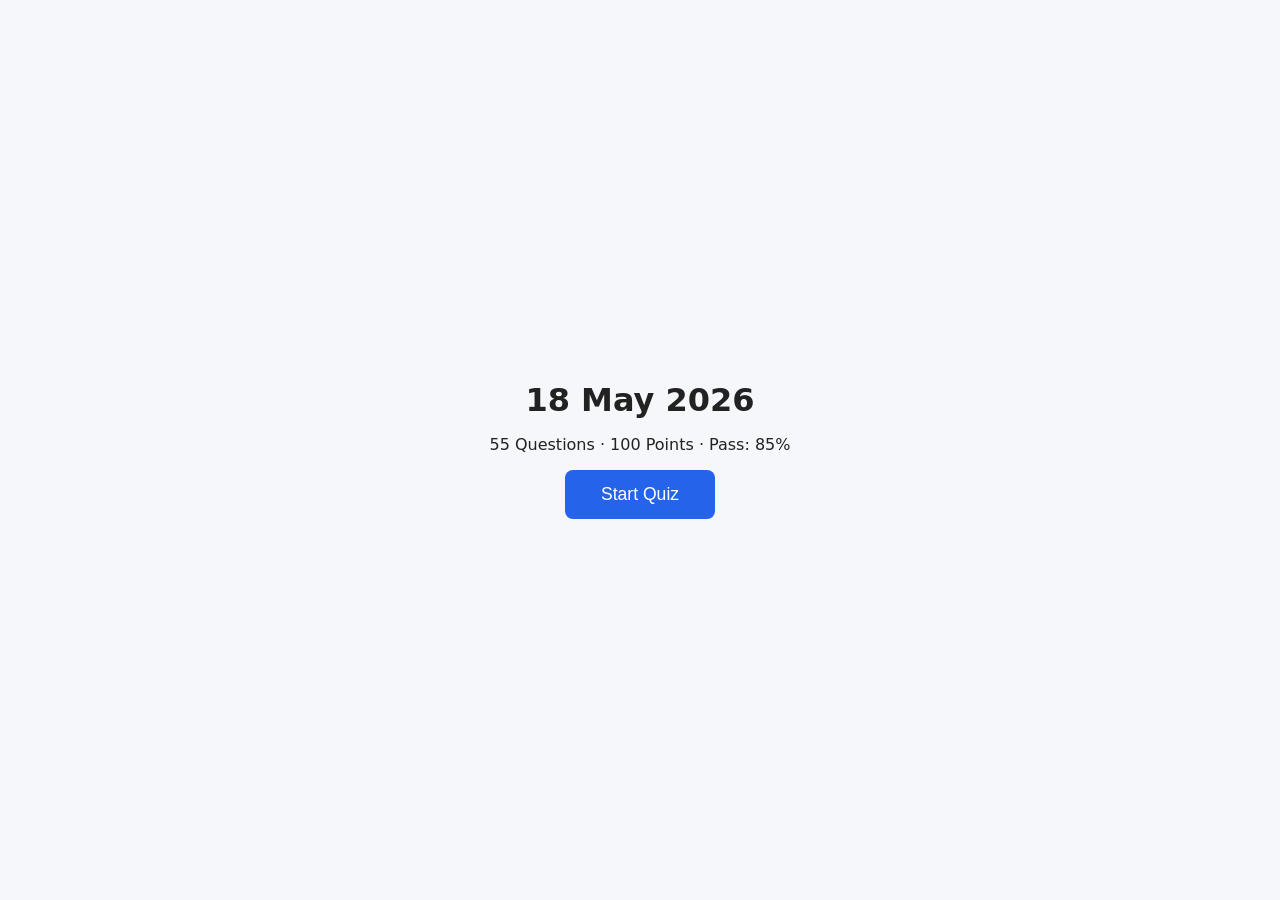
==== commit 4b6f4acf: "Initial quiz: Keeva P2 Math Ch13 Shapes + Ch14 Money" ====
--- a/index.html
+++ b/index.html
@@ -1,369 +1,39 @@
 <!DOCTYPE html>
 <html lang="en">
 <head>
-<meta charset="UTF-8">
-<meta name="viewport" content="width=device-width, initial-scale=1.0">
-<title>Welcome, Keeva!</title>
-<link href="https://fonts.googleapis.com/css2?family=Cinzel+Decorative:wght@700;900&family=Crimson+Pro:ital,wght@0,300;0,400;1,300&display=swap" rel="stylesheet">
-<style>
-  :root {
-    --gold: #d4af37;
-    --gold-light: #f0d060;
-    --crimson: #740001;
-    --scarlet: #ae0001;
-    --dark: #0d0500;
-    --parchment: #f5e6c8;
-  }
-
-  * { margin: 0; padding: 0; box-sizing: border-box; }
-
-  body {
-    min-height: 100vh;
-    background: var(--dark);
-    font-family: 'Crimson Pro', serif;
-    overflow-y: auto;
-    display: block;
-    position: relative;
-    padding: 40px 20px;
-    text-align: center;
-  }
-
-  /* Starfield */
-  .stars {
-    position: fixed;
-    inset: 0;
-    pointer-events: none;
-    z-index: 0;
-  }
-  .star {
-    position: absolute;
-    border-radius: 50%;
-    background: white;
-    animation: twinkle var(--d, 3s) ease-in-out infinite;
-    animation-delay: var(--delay, 0s);
-    opacity: 0;
-  }
-  @keyframes twinkle {
-    0%, 100% { opacity: 0; transform: scale(0.8); }
-    50% { opacity: var(--op, 0.8); transform: scale(1.2); }
-  }
-
-  /* Floating magical particles */
-  .particle {
-    position: fixed;
-    pointer-events: none;
-    font-size: 16px;
-    animation: float-up linear infinite;
-    opacity: 0;
-    z-index: 1;
-  }
-  @keyframes float-up {
-    0% { transform: translateY(100vh) rotate(0deg); opacity: 0; }
-    10% { opacity: 1; }
-    90% { opacity: 0.6; }
-    100% { transform: translateY(-20vh) rotate(720deg); opacity: 0; }
-  }
-
-  /* Vignette overlay */
-  .vignette {
-    position: fixed;
-    inset: 0;
-    background: radial-gradient(ellipse at center, transparent 30%, rgba(0,0,0,0.85) 100%);
-    z-index: 1;
-    pointer-events: none;
-  }
-
-  /* Main card */
-  .card {
-    position: relative;
-    z-index: 10;
-    display: flex;
-    flex-direction: column;
-    align-items: center;
-    gap: 0;
-    animation: reveal 1.2s cubic-bezier(0.16, 1, 0.3, 1) both;
-    max-width: 520px;
-    width: 90%;
-    margin: 0 auto;
-  }
-  @keyframes reveal {
-    from { opacity: 0; transform: translateY(40px); }
-    to { opacity: 1; transform: translateY(0); }
-  }
-
-  /* Crest / top decoration */
-  .crest {
-    font-family: 'Cinzel Decorative', serif;
-    font-size: 11px;
-    letter-spacing: 0.4em;
-    color: var(--gold);
-    text-transform: uppercase;
-    opacity: 0.7;
-    margin-bottom: 16px;
-    animation: reveal 1.2s 0.2s both;
-  }
-
-  /* Photo frame */
-  .photo-wrap {
-    position: relative;
-    animation: reveal 1.2s 0.3s both;
-  }
-  .photo-frame {
-    width: 240px;
-    height: 290px;
-    border-radius: 8px;
-    overflow: hidden;
-    position: relative;
-    box-shadow:
-      0 0 0 3px var(--gold),
-      0 0 0 6px rgba(116,0,1,0.6),
-      0 0 40px rgba(212,175,55,0.4),
-      0 20px 60px rgba(0,0,0,0.8);
-  }
-  .photo-frame img {
-    width: 100%;
-    height: 100%;
-    object-fit: cover;
-    object-position: center top;
-    display: block;
-  }
-  .photo-frame::after {
-    content: '';
-    position: absolute;
-    inset: 0;
-    background: linear-gradient(to bottom, transparent 60%, rgba(13,5,0,0.6) 100%);
-  }
-
-  /* Corner ornaments */
-  .corner {
-    position: absolute;
-    width: 24px;
-    height: 24px;
-    border-color: var(--gold);
-    border-style: solid;
-    opacity: 0.8;
-    z-index: 2;
-  }
-  .corner.tl { top: -6px; left: -6px; border-width: 2px 0 0 2px; }
-  .corner.tr { top: -6px; right: -6px; border-width: 2px 2px 0 0; }
-  .corner.bl { bottom: -6px; left: -6px; border-width: 0 0 2px 2px; }
-  .corner.br { bottom: -6px; right: -6px; border-width: 0 2px 2px 0; }
-
-  /* Glow ring */
-  .glow-ring {
-    position: absolute;
-    inset: -16px;
-    border-radius: 12px;
-    background: transparent;
-    box-shadow: inset 0 0 30px rgba(212,175,55,0.15);
-    pointer-events: none;
-  }
-
-  /* Headline */
-  .headline {
-    margin-top: 28px;
-    text-align: center;
-    animation: reveal 1.2s 0.5s both;
-  }
-  .welcome-line {
-    font-family: 'Cinzel Decorative', serif;
-    font-size: 13px;
-    letter-spacing: 0.3em;
-    color: var(--gold);
-    text-transform: uppercase;
-    display: block;
-    margin-bottom: 6px;
-  }
-  .name {
-    font-family: 'Cinzel Decorative', serif;
-    font-size: clamp(36px, 8vw, 52px);
-    font-weight: 900;
-    color: var(--parchment);
-    line-height: 1;
-    text-shadow:
-      0 0 20px rgba(212,175,55,0.6),
-      0 0 60px rgba(212,175,55,0.2);
-    display: block;
-  }
-
-  /* Message from dad */
-  .message {
-    margin-top: 18px;
-    padding: 20px 28px;
-    background: rgba(212,175,55,0.05);
-    border: 1px solid rgba(212,175,55,0.2);
-    border-radius: 4px;
-    text-align: center;
-    animation: reveal 1.2s 0.7s both;
-    position: relative;
-    overflow: hidden;
-  }
-  .message::before {
-    content: '';
-    position: absolute;
-    top: 0; left: 0; right: 0;
-    height: 1px;
-    background: linear-gradient(90deg, transparent, var(--gold), transparent);
-  }
-  .message p {
-    font-size: 17px;
-    line-height: 1.7;
-    color: var(--parchment);
-    font-style: italic;
-    font-weight: 300;
-  }
-  .message .sig {
-    margin-top: 10px;
-    font-size: 13px;
-    letter-spacing: 0.2em;
-    color: var(--gold);
-    font-style: normal;
-    text-transform: uppercase;
-    opacity: 0.7;
-  }
-
-  /* Divider */
-  .divider {
-    margin: 20px 0;
-    display: flex;
-    align-items: center;
-    gap: 12px;
-    width: 100%;
-    animation: reveal 1.2s 0.8s both;
-  }
-  .divider-line {
-    flex: 1;
-    height: 1px;
-    background: linear-gradient(90deg, transparent, rgba(212,175,55,0.4), transparent);
-  }
-  .divider-icon {
-    color: var(--gold);
-    font-size: 18px;
-    opacity: 0.6;
-  }
-
-  /* CTA Button */
-  .cta {
-    animation: reveal 1.2s 0.9s both;
-    text-decoration: none;
-    display: block;
-    width: 100%;
-  }
-  .cta-btn {
-    width: 100%;
-    padding: 16px 40px;
-    background: linear-gradient(135deg, var(--scarlet) 0%, var(--crimson) 100%);
-    border: 1px solid var(--gold);
-    border-radius: 4px;
-    color: var(--gold-light);
-    font-family: 'Cinzel Decorative', serif;
-    font-size: 14px;
-    letter-spacing: 0.25em;
-    cursor: pointer;
-    position: relative;
-    overflow: hidden;
-    transition: all 0.3s ease;
-    box-shadow: 0 4px 20px rgba(174,0,1,0.4), 0 0 0 0 rgba(212,175,55,0);
-  }
-  .cta-btn::before {
-    content: '';
-    position: absolute;
-    inset: 0;
-    background: linear-gradient(135deg, rgba(212,175,55,0.15), transparent);
-    opacity: 0;
-    transition: opacity 0.3s;
-  }
-  .cta-btn:hover {
-    transform: translateY(-2px);
-    box-shadow: 0 8px 30px rgba(174,0,1,0.6), 0 0 20px rgba(212,175,55,0.3);
-  }
-  .cta-btn:hover::before { opacity: 1; }
-  .cta-btn:active { transform: translateY(0); }
-
-  /* House badge */
-  .house-badge {
-    position: fixed;
-    bottom: 24px;
-    right: 24px;
-    font-family: 'Cinzel Decorative', serif;
-    font-size: 9px;
-    letter-spacing: 0.2em;
-    color: rgba(212,175,55,0.4);
-    text-transform: uppercase;
-    z-index: 10;
-  }
-</style>
+  <meta charset="UTF-8">
+  <meta name="viewport" content="width=device-width, initial-scale=1.0">
+  <title id="quiz-title">Quiz</title>
+  <link rel="stylesheet" href="style.css">
 </head>
 <body>
 
-<div class="stars" id="stars"></div>
-<div class="vignette"></div>
-
-<!-- Floating magical particles -->
-<div class="particle" style="left:8%;animation-duration:8s;animation-delay:0s;">✦</div>
-<div class="particle" style="left:22%;animation-duration:11s;animation-delay:2s;">⋆</div>
-<div class="particle" style="left:40%;animation-duration:9s;animation-delay:4s;">✧</div>
-<div class="particle" style="left:60%;animation-duration:13s;animation-delay:1s;">✦</div>
-<div class="particle" style="left:75%;animation-duration:7s;animation-delay:3s;">⋆</div>
-<div class="particle" style="left:88%;animation-duration:10s;animation-delay:5s;">✧</div>
-<div class="particle" style="left:15%;animation-duration:12s;animation-delay:6s;">✦</div>
-<div class="particle" style="left:50%;animation-duration:8.5s;animation-delay:7s;">⋆</div>
-
-<div class="card">
-  <div class="crest">Hogwarts School of Witchcraft & Wizardry</div>
-
-  <div class="photo-wrap">
-    <div class="glow-ring"></div>
-    <div class="photo-frame">
-      <div class="corner tl"></div>
-      <div class="corner tr"></div>
-      <div class="corner bl"></div>
-      <div class="corner br"></div>
-      <img src="[data-uri]" alt="Keeva">
-    </div>
+  <!-- LANDING SCREEN -->
+  <div id="landing" style="display:none">
+    <h1 id="quiz-title-display">Loading...</h1>
+    <p id="landing-sub">55 Questions · 100 Points · Pass: 85%</p>
+    <p id="quiz-error" style="display:none;color:#dc2626;font-weight:600;max-width:400px;text-align:center"></p>
+    <button id="start-btn" onclick="startQuiz()">Start Quiz</button>
   </div>
 
-  <div class="headline">
-    <span class="welcome-line">A warm welcome to</span>
-    <span class="name">Keeva</span>
+  <!-- QUIZ AREA -->
+  <div id="quiz-area" style="display:none">
+    <div id="progress-bar-container"><div id="progress-bar"></div></div>
+    <p id="progress-text"></p>
+    <img id="question-image" style="display:none; max-width:320px; margin:auto">
+    <p id="question-text"></p>
+    <div id="answer-area"></div>
   </div>
 
-  <div class="message">
-    <p>Every great witch begins with courage and curiosity. Today is your day to shine, my little Gryffindor. Papa believes in you — now go show the world what you've learned!</p>
-    <div class="sig">— With all my love, Papa ❤</div>
+  <!-- REVIEW AREA -->
+  <div id="review-area" style="display:none">
+    <h2 id="final-score"></h2>
+    <div id="review-list"></div>
   </div>
 
-  <div class="divider">
-    <div class="divider-line"></div>
-    <span class="divider-icon">⚡</span>
-    <div class="divider-line"></div>
-  </div>
+  <!-- CONFETTI LAYER (managed by launchConfetti()) -->
+  <div id="confetti-container"></div>
 
-  <a href="quiz.html" class="cta">
-    <button class="cta-btn">Begin the Challenge</button>
-  </a>
-</div>
-
-<div class="house-badge">Gryffindor · Courage · Bravery</div>
-
-<script>
-  // Generate starfield
-  const starsEl = document.getElementById('stars');
-  for (let i = 0; i < 120; i++) {
-    const s = document.createElement('div');
-    s.className = 'star';
-    const size = Math.random() * 2.5 + 0.5;
-    s.style.cssText = `
-      left: ${Math.random()*100}%;
-      top: ${Math.random()*100}%;
-      width: ${size}px;
-      height: ${size}px;
-      --d: ${(Math.random()*4+2).toFixed(1)}s;
-      --delay: ${(Math.random()*6).toFixed(1)}s;
-      --op: ${(Math.random()*0.6+0.2).toFixed(2)};
-    `;
-    starsEl.appendChild(s);
-  }
-</script>
+  <script src="script.js"></script>
 </body>
 </html>
--- a/style.css
+++ b/style.css
@@ -0,0 +1,50 @@
+*, *::before, *::after { box-sizing: border-box; margin: 0; padding: 0; }
+body { font-family: system-ui, sans-serif; font-size: 16px; background: #f5f7fa; color: #222; }
+
+#landing {
+  display: flex; flex-direction: column; align-items: center;
+  justify-content: center; min-height: 100vh; gap: 16px; padding: 24px; text-align: center;
+}
+#landing h1 { font-size: clamp(1.4rem, 4vw, 2rem); }
+#landing button { padding: 14px 36px; font-size: 1.1rem; border-radius: 8px; border: none;
+  background: #2563eb; color: #fff; cursor: pointer; min-height: 44px; }
+#landing button:disabled { background: #9ca3af; cursor: not-allowed; }
+
+#quiz-area { max-width: 720px; margin: 0 auto; padding: 24px 16px; }
+#progress-bar-container { background: #dde; border-radius: 8px; height: 8px; margin-bottom: 8px; }
+#progress-bar { background: #2563eb; height: 8px; border-radius: 8px; transition: width 0.3s; }
+#progress-text { font-size: 0.85rem; color: #666; margin-bottom: 16px; }
+#question-image { display: block; max-width: 320px; width: 100%; margin: 0 auto 16px; border-radius: 8px; }
+#question-text { font-size: 1.1rem; font-weight: 600; margin-bottom: 20px; line-height: 1.5; }
+
+.option-btn { display: block; width: 100%; text-align: left; padding: 14px 18px;
+  margin-bottom: 10px; border: 2px solid #cbd5e1; border-radius: 8px;
+  background: #fff; cursor: pointer; font-size: 1rem; min-height: 44px; transition: background 0.15s; }
+.option-btn:hover:not(:disabled) { background: #e0f2fe; }
+.option-btn.correct { background: #dcfce7; border-color: #16a34a; }
+.option-btn.wrong   { background: #fee2e2; border-color: #dc2626; }
+
+#fill-input, #essay-input { width: 100%; padding: 12px; font-size: 1rem;
+  border: 2px solid #cbd5e1; border-radius: 8px; margin-bottom: 12px; }
+#essay-input { min-height: 120px; resize: vertical; }
+
+.submit-btn { padding: 12px 24px; font-size: 1rem; border-radius: 8px; border: none;
+  background: #2563eb; color: #fff; cursor: pointer; min-height: 44px; }
+.submit-btn:disabled { background: #9ca3af; cursor: not-allowed; }
+
+@keyframes shake { 0%,100%{transform:translateX(0)} 25%{transform:translateX(-8px)} 75%{transform:translateX(8px)} }
+.shake { animation: shake 0.4s ease; }
+
+#review-area { max-width: 720px; margin: 0 auto; padding: 24px 16px; }
+#final-score { font-size: 1.4rem; margin-bottom: 20px; }
+.review-item { padding: 14px; margin-bottom: 10px; border-radius: 8px; font-size: 0.95rem; line-height: 1.6; }
+.r-correct { background: #dcfce7; }
+.r-wrong   { background: #fee2e2; }
+.r-essay   { background: #fef9c3; }
+
+#confetti-container { position: fixed; inset: 0; pointer-events: none; z-index: 9999; overflow: hidden; }
+
+@media (max-width: 767px) {
+  #quiz-area, #review-area { padding: 16px 12px; }
+  #question-image { max-width: 100%; }
+}
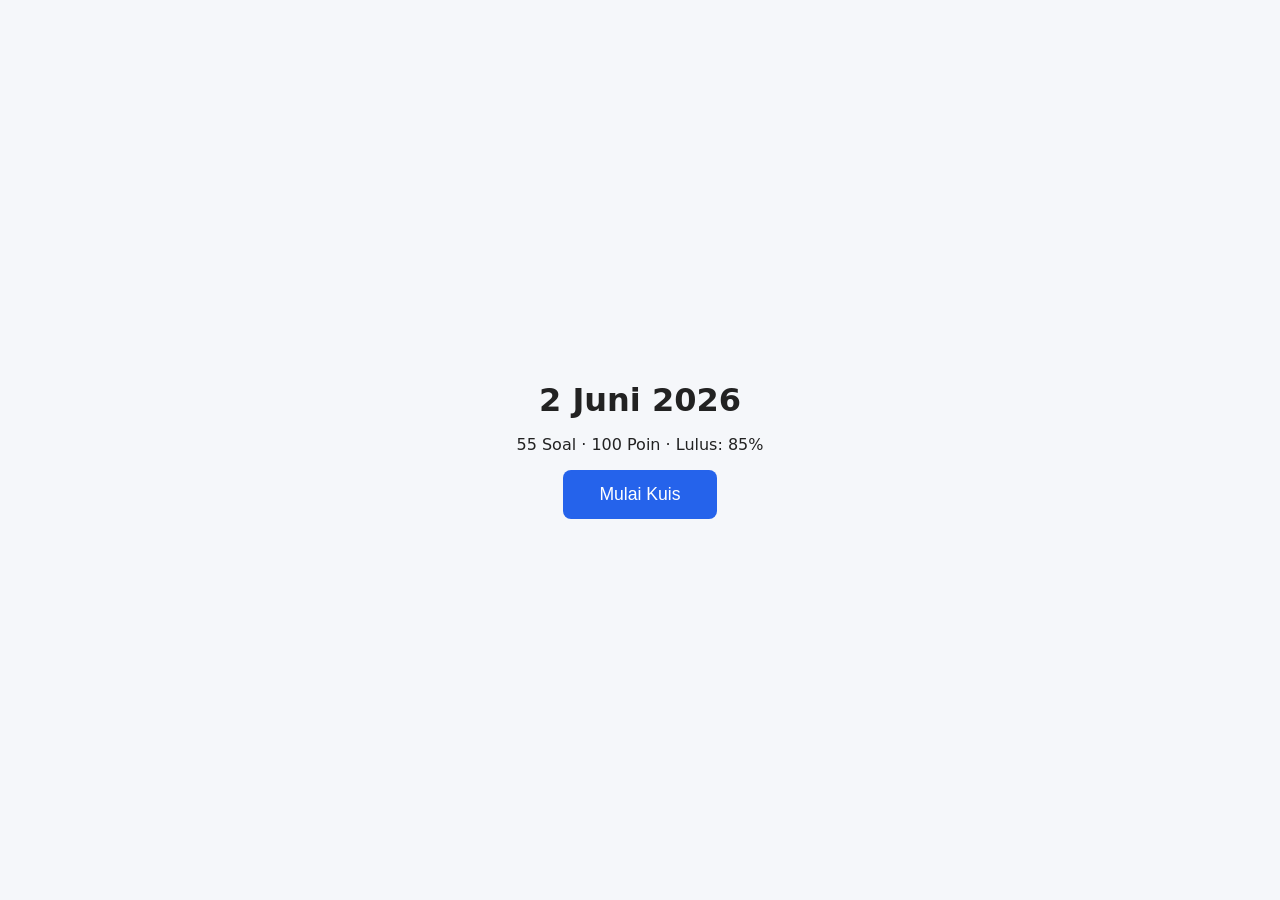
==== commit f552dcba: "Agama Islam Quiz: 2 Juni 2026 - 55 soal (30 MC, 20 Fill, 5 Essay)" ====
--- a/index.html
+++ b/index.html
@@ -11,7 +11,7 @@
   <!-- LANDING SCREEN -->
   <div id="landing" style="display:none">
     <h1 id="quiz-title-display">Loading...</h1>
-    <p id="landing-sub">55 Questions · 100 Points · Pass: 85%</p>
+    <p id="landing-sub">55 Soal · 100 Poin · Lulus: 85%</p>
     <p id="quiz-error" style="display:none;color:#dc2626;font-weight:600;max-width:400px;text-align:center"></p>
     <button id="start-btn" onclick="startQuiz()">Start Quiz</button>
   </div>
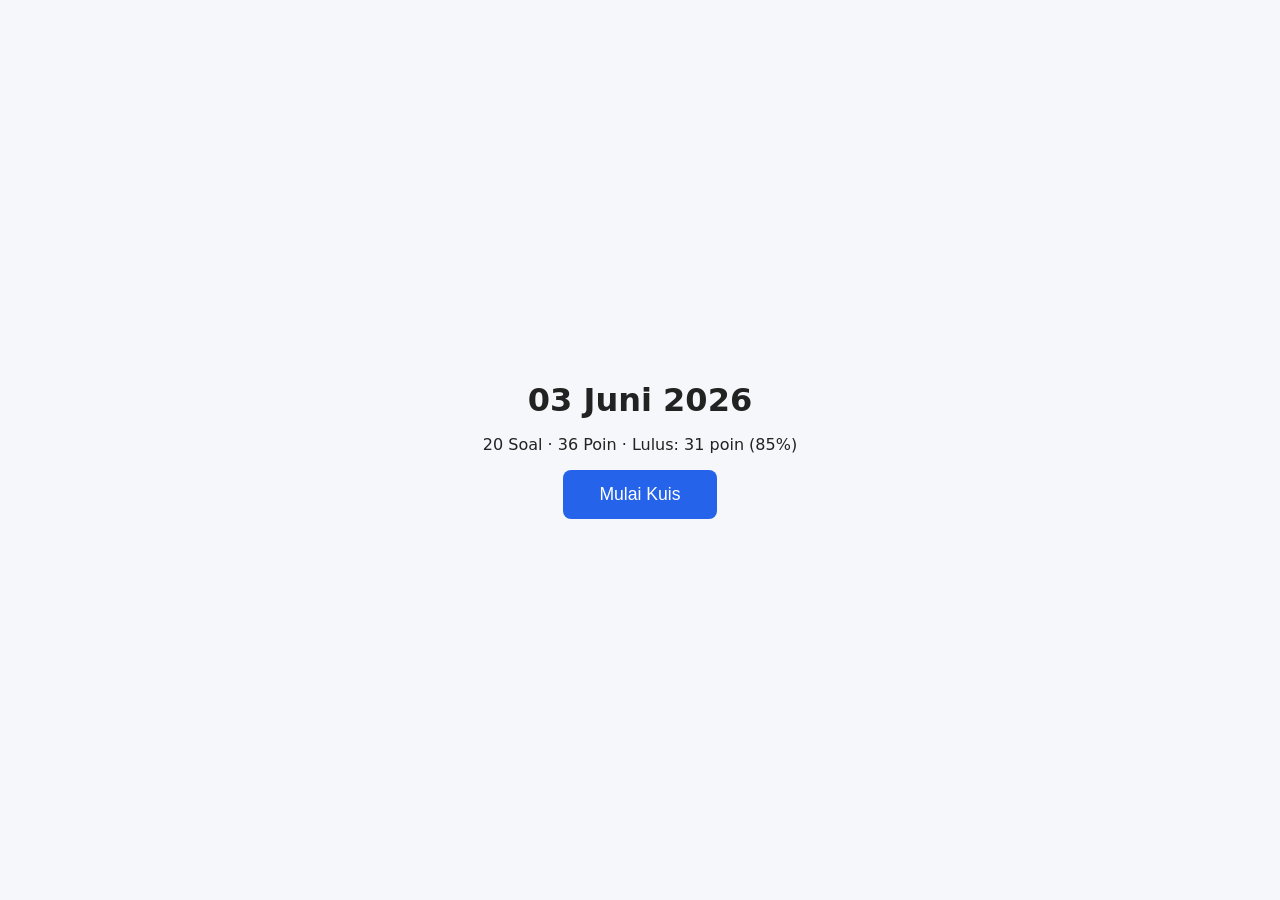
==== commit 8c48d46e: "Quiz: Pendidikan Pancasila P2 — 20 soal (12 MC + 6 Fill + 2 Essay), 03 Juni 2026" ====
--- a/index.html
+++ b/index.html
@@ -1,19 +1,19 @@
 <!DOCTYPE html>
-<html lang="en">
+<html lang="id">
 <head>
   <meta charset="UTF-8">
   <meta name="viewport" content="width=device-width, initial-scale=1.0">
-  <title id="quiz-title">Quiz</title>
+  <title id="quiz-title">Kuis</title>
   <link rel="stylesheet" href="style.css">
 </head>
 <body>
 
   <!-- LANDING SCREEN -->
   <div id="landing" style="display:none">
-    <h1 id="quiz-title-display">Loading...</h1>
-    <p id="landing-sub">55 Soal · 100 Poin · Lulus: 85%</p>
+    <h1 id="quiz-title-display">Memuat...</h1>
+    <p id="landing-sub">20 Soal · Lulus: 85%</p>
     <p id="quiz-error" style="display:none;color:#dc2626;font-weight:600;max-width:400px;text-align:center"></p>
-    <button id="start-btn" onclick="startQuiz()">Start Quiz</button>
+    <button id="start-btn" onclick="startQuiz()">Mulai Kuis</button>
   </div>
 
   <!-- QUIZ AREA -->
@@ -31,9 +31,9 @@
     <div id="review-list"></div>
   </div>
 
-  <!-- CONFETTI LAYER (managed by launchConfetti()) -->
+  <!-- CONFETTI LAYER -->
   <div id="confetti-container"></div>
 
   <script src="script.js"></script>
 </body>
-</html>+</html>
--- a/style.css
+++ b/style.css
@@ -1,5 +1,5 @@
 *, *::before, *::after { box-sizing: border-box; margin: 0; padding: 0; }
-body { font-family: system-ui, sans-serif; font-size: 16px; background: #f5f7fa; color: #222; }
+body { font-family: system-ui, -apple-system, "Segoe UI", Roboto, sans-serif; font-size: 16px; background: #f5f7fa; color: #222; }
 
 #landing {
   display: flex; flex-direction: column; align-items: center;
@@ -47,4 +47,4 @@
 @media (max-width: 767px) {
   #quiz-area, #review-area { padding: 16px 12px; }
   #question-image { max-width: 100%; }
-}+}
